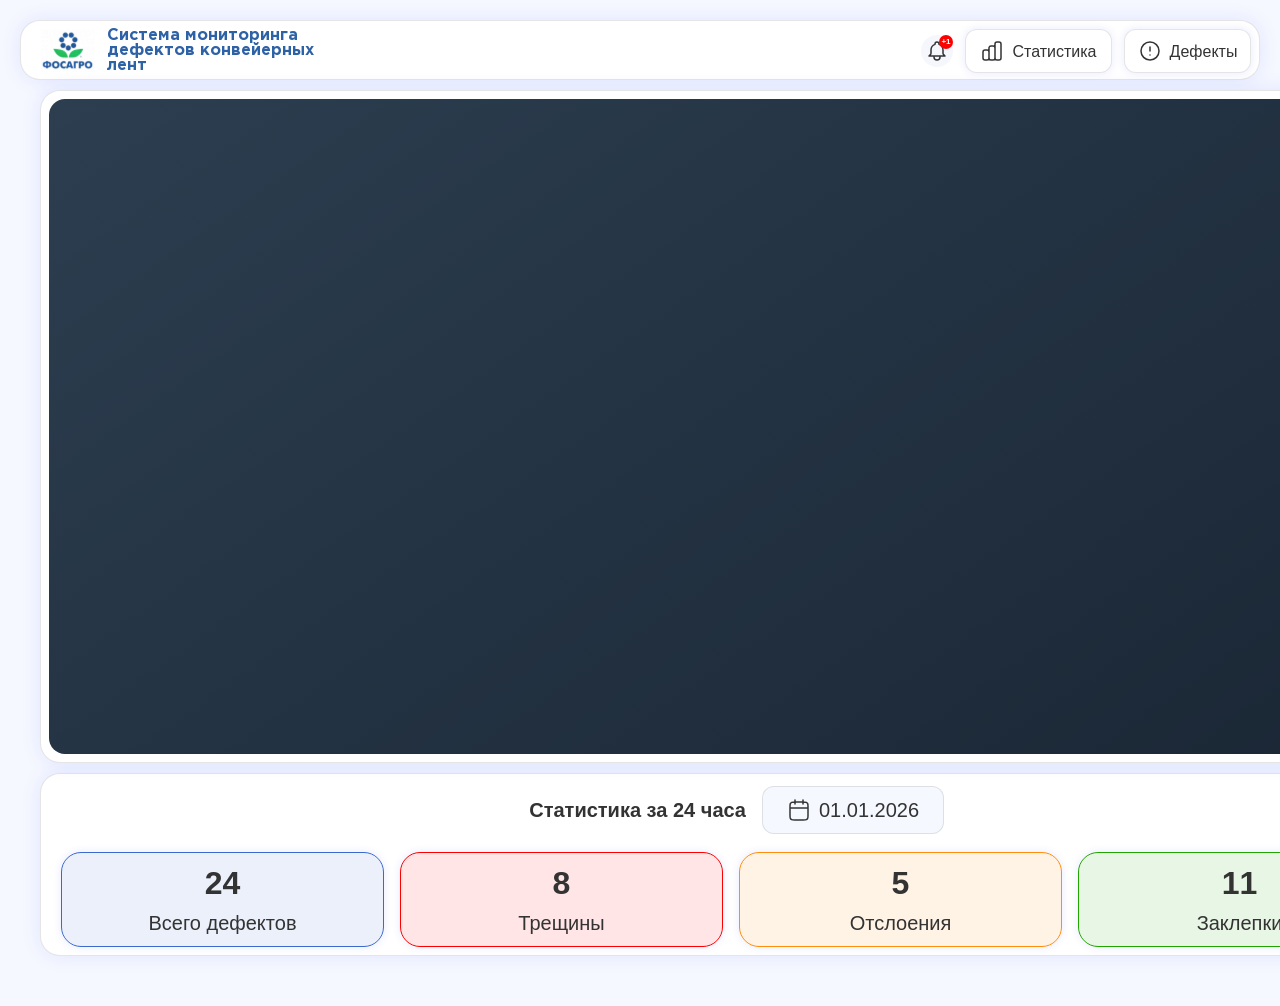
==== fronted/index.html @ 073e459b "refactoring notifications" ====
<!doctype html>
<html lang="en">
  <head>
    <meta charset="UTF-8" />
    <meta name="viewport" content="width=device-width, initial-scale=1.0" />
    <link rel="stylesheet" href="css/main.css" />
    <link rel="stylesheet" href="css/index.css" />

    <title>Мониторинг дефектов</title>
  </head>
  <body>
    <!-- Шапка -->
    <header class="header">
      <div class="header__container">
        <!-- Название системы слева -->
        <div class="header__logo-block">
          <img src="images/logo.svg" alt="Логотип" class="header__logo" />
          <div class="header__logo-text">
            Система мониторинга<br />дефектов конвейерных лент
          </div>
        </div>

        <div class="header__nav">
          <!-- Кнопка уведомлений -->
          <a href="#" class="header__notifications">
            <div class="header__icon-wrapper">
              <img
                src="images/bell-icon.svg"
                alt="Уведомления"
                class="header__icon"
              />
              <span class="header__badge">+1</span>
            </div>
          </a>

          <!-- Кнопка Статистика -->
          <a
            href="pages/statistics.html"
            class="header__button header__button--statistics"
          >
            <img
              src="images/statistics-icon.svg"
              alt=""
              class="header__button-icon"
            />
            <span class="header__button-text">Статистика</span>
          </a>

          <!-- Кнопка Дефекты -->
          <a href="pages/defects.html" class="header__button header__button--defects">
            <img
              src="images/defects-icon.svg"
              alt=""
              class="header__button-icon"
            />
            <span class="header__button-text">Дефекты</span>
          </a>
        </div>
      </div>
    </header>

    <!-- Основной контент -->
    <main class="main">
      <!-- Видеопоток -->
      <div class="video-frame">
        <div class="camera-frame"></div>
      </div>

      <!-- Статистика за 24 часа -->
      <div class="stats-frame">
        <!-- Верхняя строка -->
        <div class="stats-header">
          <h2 class="stats-header__title">Статистика за 24 часа</h2>
          <!-- Блок с датой -->
          <a href="#" class="stats-header__date-wrapper">
            <!-- Иконка календаря -->
            <img
              src="images/calendar-icon.svg"
              alt="Календарь"
              class="stats-header__date-icon"
            />
            <!-- Дата -->
            <span class="stats-header__date-text">01.01.2026</span>
          </a>
        </div>

        <!-- Здесь будут карточки статистики -->
        <div class="stats-grid">

          <!-- Всего дефектов -->
    <div class="stat-card stat-card--total">
      <span class="stat-card__value">24</span>
      <span class="stat-card__label">Всего дефектов</span>
    </div>
    
    <!-- Трещины -->
    <div class="stat-card stat-card--cracks">
      <span class="stat-card__value">8</span>
      <span class="stat-card__label">Трещины</span>
    </div>
    
    <!-- Отслоения -->
    <div class="stat-card stat-card--delamination">
      <span class="stat-card__value">5</span>
      <span class="stat-card__label">Отслоения</span>
    </div>
    
    <!-- Заклепки -->
    <div class="stat-card stat-card--rivets">
      <span class="stat-card__value">11</span>
      <span class="stat-card__label">Заклепки</span>
    </div>
        </div>
        
      </div>
    </main>
    <!-- ОКНО УВЕДОМЛЕНИЙ -->
    <div class="notifications-overlay" id="notificationsPanel">
      <div class="notifications-app">
        <div class="notifications-header">
          <div class="bell">
            <img src="../images/bell-icon.svg" alt="Bell" class="icon" />
            <span class="badge">+1</span>
          </div>

          <h1>Новые дефекты</h1>

          <a href="#" class="clear">Очистить все</a>
        </div>

        <div class="list">
          <div class="card">
            <div class="left">
              <div class="id">D-015</div>
              <div class="date">01.01.2026 <span>14:30:12</span></div>
            </div>

            <div class="center">
              <div class="status">Критичный</div>
              <div class="type">Отслоение</div>
            </div>

            <div class="arrow">
              <img src="../images/arrow.svg" alt="arrow" class="icon" />
            </div>
          </div>
        </div>
      </div>
    </div>
    <script src="pages/js/notifications.js"></script>
  </body>
</html>
---- fronted/css/main.css ----
/* ========== ПОДКЛЮЧЕНИЯ ========== */
@import url("abstracts/colors.css");

/* ========== ШРИФТЫ ========== */
@font-face {
  font-family: "Gotham Pro";
  src: url("../fonts/gothampro_bold.ttf") format("truetype");
  font-weight: 700;
  font-style: normal;
  font-display: swap;
}

@font-face {
  font-family: "Gotham Pro";
  src: url("../fonts/gothampro_regular.ttf") format("truetype");
  font-weight: 400;
  font-style: normal;
  font-display: swap;
}

/* ========== ОБНУЛЕНИЕ ========== */
* {
  margin: 0;
  padding: 0;
  box-sizing: border-box;
}

/* ========== БАЗОВЫЕ СТИЛИ ========== */
body {
  font-family: "Gotham Pro", "Segoe UI", Arial, sans-serif;
  background-color: var(--color-bg);
  min-height: 100vh;
  padding: 20px;
}

/* ========== ШАПКА ========== */
.header {
  max-width: 1420px;
  margin: 0 auto;
}

.header__container {
  display: flex;
  flex-direction: row;
  justify-content: space-between;
  align-items: center;
  padding: 8px 8px 8px 20px;
  gap: 10px;

  width: 1380px;
  height: 60px;

  background: var(--color-white);
  border: 1px solid var(--color-border);
  box-shadow: 0px 0px 20px rgba(29, 59, 255, 0.1);
  border-radius: 20px;

  margin: 0 auto;
}

/* ===== ЛЕВАЯ ЧАСТЬ ===== */
.header__logo-block {
  display: flex;
  flex-direction: row;
  align-items: center;
  padding: 0px;
  gap: 12px;

  width: 304px;
  height: 43px;

  flex: none;
  order: 0;
  flex-grow: 0;
}

.header__logo {
  width: 54px;
  height: 43px;

  flex: none;
  order: 0;
  flex-grow: 0;
}

.header__logo-text {
  width: 250px;
  height: 30px;

  font-family: "Gotham Pro", sans-serif;
  font-style: normal;
  font-weight: 700;
  font-size: 16px;
  line-height: 15px;
  color: var(--color-blue-dark);

  display: flex;
  flex-direction: column;
  justify-content: center;

  white-space: normal;
  word-break: break-word;

  flex: none;
  order: 1;
  flex-grow: 0;
}

/* ===== ПРАВАЯ ЧАСТЬ ===== */
.header__nav {
  display: flex;
  flex-direction: row;
  justify-content: flex-end;
  align-items: center;
  padding: 0px;
  gap: 12px;

  width: 330px;
  height: 44px;

  flex: none;
  order: 1;
  align-self: stretch;
  flex-grow: 0;
}

/* ===== КНОПКИ СТАТИСТИКА И ДЕФЕКТЫ ===== */

/* Базовые стили для всех кнопок */
.header__button {
  box-sizing: border-box;
  display: flex;
  flex-direction: row;
  justify-content: center;
  align-items: center;
  padding: 0px 12px;
  gap: 8px;

  height: 44px;

  background: var(--color-white);
  border: 1px solid rgba(0, 0, 0, 0.1);
  box-shadow: 0px 0px 8px rgba(29, 59, 255, 0.1);
  border-radius: 12px;

  text-decoration: none;
  transition: all 0.2s ease;

  font-family: "Inter", sans-serif;
  font-style: normal;
  font-weight: 400;
  font-size: 16px;
  line-height: 19px;
  color: var(--color-dark);
}

/* Кнопка СТАТИСТИКА */
.header__button--statistics {
  width: 147px;
  order: 1;
}

/* Кнопка ДЕФЕКТЫ */
.header__button--defects {
  width: 127px;
  order: 2;
}
/* Кнопка ГЛАВНАЯ До */
.header__button--home-before {
  width: 120px;
  order: 1;
}

/* Кнопка ГЛАВНАЯ ПОСЛЕ*/
.header__button--home-after {
  width: 120px;
  order: 3;
}

/* Иконка внутри кнопки - принудительно 24x24 */
.header__button-icon {
  width: 24px !important;
  height: 24px !important;
  min-width: 24px;
  max-width: 24px;
  object-fit: contain; /* Сохраняет пропорции */
}

/* ===== СМЕНА ИКОНОК ПРИ НАВЕДЕНИИ ===== */

/* Для кнопки СТАТИСТИКА */
.header__button--statistics:hover .header__button-icon {
  content: url("../images/statistics-icon-active.svg");
  width: 24px;
  height: 24px;
}
/* Для кнопки ГЛАВНАЯ */
.header__button--home-before:hover .header__button-icon {
  content: url("../images/home-icon-active.svg");
  width: 24px;
  height: 24px;
}

.header__button--home-after:hover .header__button-icon {
  content: url("../images/home-icon-active.svg");
  width: 24px;
  height: 24px;
}

/* Для кнопки ДЕФЕКТЫ */
.header__button--defects:hover .header__button-icon {
  content: url("../images/defects-icon-active.svg");
  width: 24px;
  height: 24px;
}

/* ===== ЭФФЕКТЫ ПРИ НАВЕДЕНИИ ===== */
.header__button:hover {
  background: var(--color-white);
  border-color: var(--color-blue);
  box-shadow: 0px 0px 12px rgba(59, 106, 207, 0.2);
}

.header__button:hover .header__button-text {
  color: var(--color-blue);
}

/* Убираем изменение цвета через stroke, так как используем content!!!!!!!! */
.header__button-icon path,
.header__button-icon circle {
  transition: none;
}

/* Эффект нажатия */
.header__button:active {
  transform: scale(0.98);
}

/* ===== КОЛОКОЛЬЧИК ===== */

/* Контейнер колокольчика */
.header__notifications {
  display: flex;
  flex-direction: row;
  justify-content: center;
  align-items: center;
  padding: 0px;
  gap: 10px;

  width: 32px;
  height: 32px;

  background: var(--color-notification-bg);
  border-radius: 50px;
  border: none;
  cursor: pointer;
  text-decoration: none;

  flex: none;
  order: 0;
  flex-grow: 0;
  transition: background 0.2s ease;
}

.header__notifications:hover {
  background: rgba(59, 106, 207, 0.15);
}

.header__notifications:active {
  transform: scale(0.95);
}

.header__icon-wrapper {
  position: relative;
  width: 24px;
  height: 24px;
}

/* Иконка колокольчика */
.header__icon {
  width: 24px;
  height: 24px;
  display: block;
}

/* Смена иконки при наведении */
.header__notifications:hover .header__icon {
  content: url("../images/bell-icon-active.svg");
  width: 24px;
  height: 24px;
}

/* Красный бейдж */
.header__badge {
  position: absolute;
  width: 14px;
  height: 14px;
  right: -4px;
  top: -4px;

  background: var(--color-crack);
  border-radius: 50%;

  display: flex;
  align-items: center;
  justify-content: center;

  font-family: "Inter", sans-serif;
  font-weight: 700;
  font-size: 8px;
  line-height: 10px;
  color: var(--color-white);

  z-index: 1;
}

/* ===== АДАПТИВНОСТЬ ===== */
@media (max-width: 1440px) {
  .header__container {
    width: 100%;
    max-width: 1380px;
  }
}

@media (max-width: 1024px) {
  .header__logo-text {
    /* Убираем font-size: 14px */
    width: auto;
    min-width: 200px;
  }

  .header__logo-block {
    width: auto;
    min-width: 280px;
  }
}

@media (max-width: 768px) {
  body {
    padding: 10px;
  }

  .header__container {
    height: auto;
    min-height: 60px;
    padding: 8px 12px;
    flex-wrap: wrap;
    gap: 15px;
  }

  .header__logo-block {
    height: auto;
  }

  .header__logo {
    width: 44px;
    height: 35px;
  }

  .header__logo-text {
    /* Убираем font-size: 13px */
    line-height: 14px;
    height: auto;
    white-space: normal;
  }

  .header__nav {
    flex-wrap: wrap;
    justify-content: flex-end;
    width: 100%;
  }
}

@media (max-width: 480px) {
  .header__container {
    flex-direction: column;
    align-items: flex-start;
  }

  .header__logo-block {
    width: 100%;
    justify-content: flex-start;
  }

  .header__nav {
    width: 100%;
    justify-content: space-between;
  }

  .header__button {
    padding: 8px 12px;
    /* Убираем font-size: 13px */
  }
}
/* ===== ПАНЕЛЬ УВЕДОМЛЕНИЙ ===== */

/* Оверлей - занимает всю правую часть */
.notifications-overlay {
    position: fixed;
    top: 0;
    right: 0;
    width: 100%;
    height: 100%;
    background: rgba(0, 0, 0, 0.25);
    display: flex;
    justify-content: flex-end;
    align-items: flex-start;
    z-index: 2000;

    opacity: 0;
    visibility: hidden;
    transition: opacity 0.3s ease, visibility 0.3s ease;
}

.notifications-overlay.active {
    opacity: 1;
    visibility: visible;
}

/* Сама панель уведомлений */
.notifications-app {
    width: 400px;
    height: 600px;
    background: #ffffff;
    border: 1px solid rgba(0, 0, 0, 0.1);
    border-radius: 20px 0 0 20px; /* Скругление слева */
    padding: 20px 16px;
    box-shadow: -4px 0 20px rgba(29, 59, 255, 0.15);

    /* Позиция сверху справа - без отступа */
    margin-top: 80px;
    margin-right: 0; /* Убираем отступ справа */
    
    position: relative;
}

/* Заголовок */
.notifications-header {
    display: flex;
    align-items: center;
    justify-content: space-between;
    width: 100%;
    height: 32px;
    margin-bottom: 20px;
    position: relative;
    z-index: 10;
}

/* Колокольчик */
.bell {
    position: relative;
    width: 32px;
    height: 32px;
    display: flex;
    align-items: center;
    justify-content: center;
    background: rgba(59, 106, 207, 0.05);
    border-radius: 50%;
    flex-shrink: 0;
    z-index: 12;
}

.bell .icon {
    width: 24px;
    height: 24px;
}

/* Бейдж */
.badge {
    position: absolute;
    top: -2px;
    right: -2px;
    width: 14px;
    height: 14px;
    background: #ff0000;
    color: #ffffff;
    border-radius: 50%;
    display: flex;
    align-items: center;
    justify-content: center;
    font-size: 8px;
    font-weight: bold;
    line-height: 10px;
}

/* Заголовок "Новые дефекты" */
.notifications-header h1 {
    font-family: "Inter", sans-serif;
    font-size: 18px;
    font-weight: 600;
    color: #333333;
    margin: 0;
    position: absolute;
    left: 50%;
    transform: translateX(-50%);
    white-space: nowrap;
    text-align: center;
    z-index: 11;
}

/* Кнопка "Очистить все" */
.clear {
    color: #3b6acf;
    font-family: "Inter", sans-serif;
    font-size: 14px;
    font-weight: 400;
    text-decoration: underline;
    cursor: pointer;
    flex-shrink: 0;
    white-space: nowrap;
    z-index: 12;
    margin-left: auto;
}

.clear:hover {
    color: #2a4fa8;
}

/* Список уведомлений */
.list {
    display: flex;
    flex-direction: column;
    width: 100%;
    height: calc(100% - 52px);
    gap: 8px;
    overflow-y: auto;
    padding-right: 4px;
    padding-left: 2px;
    position: relative;
    z-index: 1;
}

/* Карточка уведомления */
.card {
    box-sizing: border-box;
    display: flex;
    flex-direction: row;
    justify-content: space-between;
    align-items: center;
    padding: 8px 12px;
    gap: 10px;
    
    width: 100%;
    min-height: 56px;
    
    background: rgba(59, 106, 207, 0.05);
    border: 1px solid rgba(51, 51, 51, 0.1);
    border-radius: 16px;
    
    transition: background 0.2s ease, border-color 0.2s ease, box-shadow 0.2s ease; /* Убираем transform из transition */
    
    position: relative;
    z-index: 2;
}

.card:hover {
    background: rgba(59, 106, 207, 0.08);
    border-color: rgba(59, 106, 207, 0.3);
    box-shadow: 2px 2px 8px rgba(29, 59, 255, 0.1);
    /* Убираем transform: translateX(-4px) */
}

/* Внутренний контейнер для левой части и центра */
.card-content {
    display: flex;
    flex-direction: row;
    align-items: center;
    padding: 0px;
    gap: 20px;
    width: 239px;
    height: 40px;
    flex: none;
    order: 0;
    flex-grow: 0;
}

/* Левая часть с ID и датой */
.left {
    display: flex;
    flex-direction: column;
    justify-content: center;
    align-items: flex-start;
    padding: 0px;
    gap: 4px;
    width: 131px;
    height: 40px;
    flex: none;
    order: 0;
    flex-grow: 0;
}

.id {
    width: 47px;
    height: 19px;
    font-family: 'Inter', sans-serif;
    font-style: normal;
    font-weight: 400;
    font-size: 16px;
    line-height: 19px;
    color: #333333;
    flex: none;
    order: 0;
    flex-grow: 0;
}

.notification-date {
    width: 131px;
    height: 17px;
    font-family: 'Inter', sans-serif;
    font-style: normal;
    font-weight: 400;
    font-size: 14px;
    line-height: 17px;
    color: rgba(51, 51, 51, 0.5);
    flex: none;
    order: 1;
    flex-grow: 0;
    white-space: nowrap;
}

.notification-date span {
    color: #333333;
}

/* Центральная часть со статусом и типом */
.center {
    display: flex;
    flex-direction: column;
    justify-content: center;
    align-items: flex-start;
    padding: 0px;
    gap: 4px;
    width: 88px;
    height: 40px;
    flex: none;
    order: 1;
    flex-grow: 0;
}

.status {
    width: 88px;
    height: 19px;
    font-family: 'Inter', sans-serif;
    font-style: normal;
    font-weight: 400;
    font-size: 16px;
    line-height: 19px;
    text-align: center;
    color: #FF0000;
    flex: none;
    order: 0;
    flex-grow: 0;
    white-space: nowrap;
}

.type {
    width: 75px;
    height: 17px;
    font-family: 'Inter', sans-serif;
    font-style: normal;
    font-weight: 400;
    font-size: 14px;
    line-height: 17px;
    color: #333333;
    flex: none;
    order: 1;
    flex-grow: 0;
    white-space: nowrap;
}

/* Стрелка */
.arrow {
    display: flex;
    flex-direction: row;
    justify-content: center;
    align-items: center;
    padding: 0px;
    gap: 10px;
    width: 32px;
    height: 32px;
    border-radius: 50px;
    flex: none;
    order: 1;
    flex-grow: 0;
    cursor: pointer;
    transition: background 0.2s ease;
}

.arrow:hover {
    background: rgba(59, 106, 207, 0.1);
}

.arrow .icon {
    width: 24px;
    height: 24px;
}

/* Скроллбар для списка */
.list::-webkit-scrollbar {
    width: 4px;
}

.list::-webkit-scrollbar-track {
    background: rgba(0, 0, 0, 0.05);
    border-radius: 4px;
}

.list::-webkit-scrollbar-thumb {
    background: rgba(59, 106, 207, 0.3);
    border-radius: 4px;
}

.list::-webkit-scrollbar-thumb:hover {
    background: rgba(59, 106, 207, 0.5);
}
---- fronted/css/index.css ----
@import url("abstracts/colors.css");

/* ========== ОСНОВНОЙ КОНТЕЙНЕР ========== */
.main {
  max-width: 1420px;
  margin: 30px auto;
  padding: 0 20px;
  display: flex;
  flex-direction: column;
  gap: 10px;
  margin-top: 10px;
}

/* ========== VIDEO FRAME  ========== */
.video-frame {
  box-sizing: border-box;
  display: flex;
  flex-direction: column;
  align-items: flex-start;
  padding: 8px;
  gap: 16px;
  width: 1380px;
  height: 673px;
  background: #ffffff;
  border: 1px solid var(--color-border);
  box-shadow: 0px 0px 20px rgba(29, 59, 255, 0.1);
  border-radius: 20px;
  flex: none;
  order: 0;
  flex-grow: 0;
  position: relative;
}

.camera-frame {
  width: 1364px;
  height: 657px;
  background: linear-gradient(145deg, #2c3e50, #1a2634);
  border-radius: 16px;
  display: flex;
  align-items: center;
  justify-content: center;
}

/* ========== STATS FRAME ========== */
.stats-frame {
  box-sizing: border-box;
  display: flex;
  flex-direction: column;
  align-items: center;
  padding: 8px 20px;
  gap: 14px;
  width: 1380px;
  height: 183px;
  background: #ffffff;
  border: 1px solid rgba(0, 0, 0, 0.1);
  box-shadow: 0px 0px 20px rgba(29, 59, 255, 0.1);
  border-radius: 20px;
  flex: none;
  order: 1;
  flex-grow: 0;
}

.stats-header {
  display: flex;
  flex-direction: row;
  justify-content: center;
  align-items: center;
  padding: 4px 0px;
  gap: 16px;
  width: 1340px;
  height: 56px;
  flex: none;
  order: 0;
  align-self: stretch;
  flex-grow: 0;
}

.stats-header__title {
  width: 228px;
  height: 24px;
  font-family: "Inter", sans-serif;
  font-style: bold;
  font-weight: 700;
  font-size: 20px;
  line-height: 24px;
  text-align: right;
  color: var(--color-dark);
  flex: none;
  order: 0;
  flex-grow: 0;
  margin: 0;
}

/* Стили для кнопки-триггера календаря */
.stats-header__date-wrapper {
  display: flex;
  flex-direction: row;
  align-items: center;
  justify-content: center;
  padding: 12px 24px;
  gap: 8px;
  width: 182px;
  height: 48px;
  background: var(--color-bg);
  border: 1px solid var(--color-border);
  border-radius: 12px;
  cursor: pointer;
  text-decoration: none;
  transition: all 0.2s;
  box-sizing: border-box;
}

.stats-header__date-wrapper:hover {
  background: #eaebef;
}

.stats-header__date-icon {
  width: 24px;
  height: 24px;
}

.stats-header__date-text {
  font-family: "Inter", sans-serif;
  font-weight: 400;
  font-size: 20px;
  line-height: 24px;
  color: var(--color-dark);
  text-align: right;
}

/* ===== СЕТКА КАРТОЧЕК ===== */
.stats-grid {
  display: flex;
  flex-direction: row;
  align-items: flex-start;
  padding: 0px;
  gap: 16px;
  width: 1340px;
  height: 95px;
  flex: none;
  order: 1;
  align-self: stretch;
  flex-grow: 0;
}

/* ===== КАРТОЧКА СТАТИСТИКИ ===== */
.stat-card {
  box-sizing: border-box;
  display: flex;
  flex-direction: column;
  justify-content: center;
  align-items: center;
  padding: 12px 8px;
  gap: 8px;
  width: 323px;
  height: 95px;
  background: rgba(59, 106, 207, 0.1);
  border: 1px solid #3b6acf;
  box-shadow: 0px 0px 8px rgba(29, 59, 255, 0.1);
  border-radius: 20px;
  flex: none;
  flex-grow: 1;
}

.stat-card__value {
  font-family: "Inter", sans-serif;
  font-style: normal;
  font-weight: 700;
  font-size: 32px;
  line-height: 39px;
  text-align: right;
  color: #333333;
  flex: none;
  order: 0;
  flex-grow: 0;
}

.stat-card__label {
  font-family: "Inter", sans-serif;
  font-style: normal;
  font-weight: 400;
  font-size: 20px;
  line-height: 24px;
  text-align: right;
  color: #333333;
  flex: none;
  order: 1;
  flex-grow: 0;
}

/* ===== МОДИФИКАТОРЫ ДЛЯ РАЗНЫХ ТИПОВ ===== */
.stat-card--total {
  background: rgba(59, 106, 207, 0.1);
  border-color: #3b6acf;
}

.stat-card--cracks {
  background: rgba(255, 0, 0, 0.1);
  border-color: #ff0000;
}

.stat-card--delamination {
  background: rgba(255, 142, 12, 0.1);
  border-color: #ff8e0c;
}

.stat-card--rivets {
  background: rgba(33, 166, 0, 0.1);
  border-color: #21a600;
}

/* ========== КАЛЕНДАРЬ ========== */

.calendar-overlay {
  position: fixed;
  top: 0;
  left: 0;
  width: 100%;
  height: 100%;
  background: rgba(0, 0, 0, 0.25);
  display: flex;
  justify-content: center;
  align-items: flex-start;
  z-index: 1000;

  opacity: 0;
  visibility: hidden;
  transition:
    opacity 0.3s ease,
    visibility 0.3s ease;
}

.calendar-overlay.active {
  opacity: 1;
  visibility: visible;
}

.calendar-modal__container {
  position: absolute;
  width: 356px;
  height: 399px;
  background: #ffffff;
  border-radius: 12px;
  padding: 20px;
  box-shadow: 0 4px 20px rgba(0, 0, 0, 0.15);
  box-sizing: border-box;

  top: 0;
  left: 0;

  pointer-events: auto;
}

.calendar-header {
  display: flex;
  align-items: center;
  justify-content: space-between;
  margin-bottom: 16px;
}

.calendar-header__month-year {
  font-family: "Inter", sans-serif;
  font-weight: 600;
  font-size: 16px;
  color: #333333;
}

.calendar-header__arrow {
  width: 32px;
  height: 32px;
  display: flex;
  align-items: center;
  justify-content: center;
  background: #f6f8ff;
  border: 1px solid rgba(0, 0, 0, 0.1);
  border-radius: 8px;
  cursor: pointer;
  transition: all 0.2s;
}

.calendar-header__arrow:hover {
  background: #3b6acf;
}

.calendar-header__arrow:hover svg path {
  stroke: #ffffff;
}

.calendar-divider {
  width: 100%;
  height: 1px;
  background: #eaebef;
  margin-bottom: 16px;
}

.calendar-weekdays {
  display: grid;
  grid-template-columns: repeat(7, 1fr);
  gap: 4px;
  margin-bottom: 8px;
}

.calendar-weekday {
  font-family: "Inter", sans-serif;
  font-weight: 500;
  font-size: 12px;
  color: #747887;
  text-align: center;
  height: 28px;
  display: flex;
  align-items: center;
  justify-content: center;
}

.calendar-days {
  display: grid;
  grid-template-columns: repeat(7, 1fr);
  gap: 4px;
}

.calendar-day {
  width: 40px;
  height: 40px;
  display: flex;
  align-items: center;
  justify-content: center;
  font-family: "Inter", sans-serif;
  font-weight: 600;
  font-size: 14px;
  border-radius: 20px;
  cursor: pointer;
  transition: all 0.2s;
  margin: 0 auto;
  box-sizing: border-box;
}

.calendar-day:hover {
  background: #e0e5f5; /* Более темный оттенок */
  border-radius: 60px; /* Круглая форма как у выбранной даты */
  transition: all 0.2 s ease;
}

/* Выбранная дата - синий круг с белым текстом */
.calendar-day.selected {
  background: #3b6acf;
  border-radius: 60px;
  color: #ffffff !important; /* Принудительно белый текст */
}

/* Даты текущего месяца */
.calendar-day.current-month {
  color: #333333;
}

/* Даты других месяцев */
.calendar-day.other-month {
  color: #b1b5bd;
}

/* Убираем возможные конфликты */
.calendar-day.selected.current-month,
.calendar-day.selected.other-month {
  color: #ffffff !important;
}

/* ===== КНОПКА ОТКАЛИБРОВАТЬ ===== */
.header__calibrate-btn {
  display: flex;
  flex-direction: row;
  justify-content: center;
  align-items: center;
  padding: 0px;
  gap: 10px;
  width: 126px;
  height: 44px;
  background: transparent;
  border: none;
  cursor: pointer;
  flex: none;
  order: 0;
  align-self: stretch;
  flex-grow: 0;
}

.header__calibrate-text {
  width: 126px;
  height: 19px;
  font-family: "Inter", sans-serif;
  font-style: normal;
  font-weight: 700;
  font-size: 16px;
  line-height: 19px;
  text-align: center;
  text-decoration-line: underline;
  color: #3b6acf;
}

.header__calibrate-btn:hover .header__calibrate-text {
  color: var(--color-dark);
}

/* ===== МОДАЛЬНОЕ ОКНО КАЛИБРОВКИ ===== */
.calibrate-overlay {
  position: fixed;
  top: 0;
  left: 0;
  width: 100%;
  height: 100%;
  background: rgba(0, 0, 0, 0.25);
  display: flex;
  justify-content: center;
  align-items: center;
  z-index: 1000;
  opacity: 0;
  visibility: hidden;
  transition:
    opacity 0.3s ease,
    visibility 0.3s ease;
}

.calibrate-overlay.active {
  opacity: 1;
  visibility: visible;
}

.calibrate-modal {
  box-sizing: border-box;
  display: flex;
  flex-direction: column;
  align-items: center;
  padding: 30px;
  gap: 20px;
  width: 470px;
  height: 187px;
  background: #ffffff;
  border: 1px solid rgba(0, 0, 0, 0.1);
  box-shadow: 0px 0px 8px rgba(29, 59, 255, 0.1);
  border-radius: 12px;
}

.calibrate-modal__content {
  display: flex;
  flex-direction: column;
  align-items: flex-start;
  padding: 0px;
  gap: 20px;
  width: 410px;
  height: 63px;
  flex: none;
  order: 0;
  flex-grow: 0;
}

.calibrate-modal__title {
  width: 410px;
  height: 24px;
  font-family: "Inter", sans-serif;
  font-style: normal;
  font-weight: 700;
  font-size: 20px;
  line-height: 24px;
  text-align: center;
  color: #333333;
  margin: 0;
  flex: none;
  order: 0;
  align-self: stretch;
  flex-grow: 0;
}

.calibrate-modal__subtitle {
  width: 412px;
  height: 19px;
  font-family: "Inter", sans-serif;
  font-style: normal;
  font-weight: 500;
  font-size: 16px;
  line-height: 19px;
  text-align: center;
  color: #333333;
  margin: 0;
  flex: none;
  order: 1;
  flex-grow: 0;
}

.calibrate-modal__defect-id {
  font-family: "Inter", sans-serif;
  font-style: normal;
  font-weight: 700;
  font-size: 16px;
  line-height: 19px;
  color: #333333;
}

.calibrate-modal__actions {
  display: flex;
  flex-direction: row;
  align-items: flex-start;
  padding: 0px;
  gap: 10px;
  width: 400px;
  height: 44px;
  flex: none;
  order: 1;
  flex-grow: 0;
}

.calibrate-modal__btn {
  display: flex;
  flex-direction: row;
  justify-content: center;
  align-items: center;
  padding: 10px 70px;
  gap: 10px;
  width: 195px;
  height: 44px;
  border-radius: 12px;
  font-family: "Inter", sans-serif;
  font-style: normal;
  font-weight: 700;
  font-size: 16px;
  line-height: 19px;
  text-align: center;
  cursor: pointer;
  transition: all 0.2s ease;
  flex: 1;
}

.calibrate-modal__btn--cancel {
  background: #ffffff;
  border: 1px solid rgba(0, 0, 0, 0.1);
  box-shadow: 0px 0px 20px rgba(29, 59, 255, 0.1);
  color: #333333;
}

.calibrate-modal__btn--cancel:hover {
  background: #f6f8ff;
}

.calibrate-modal__btn--confirm {
  background: #3b6acf;
  border: none;
  color: #ffffff;
}

.calibrate-modal__btn--confirm:hover {
  background: #2a4fa8;
}
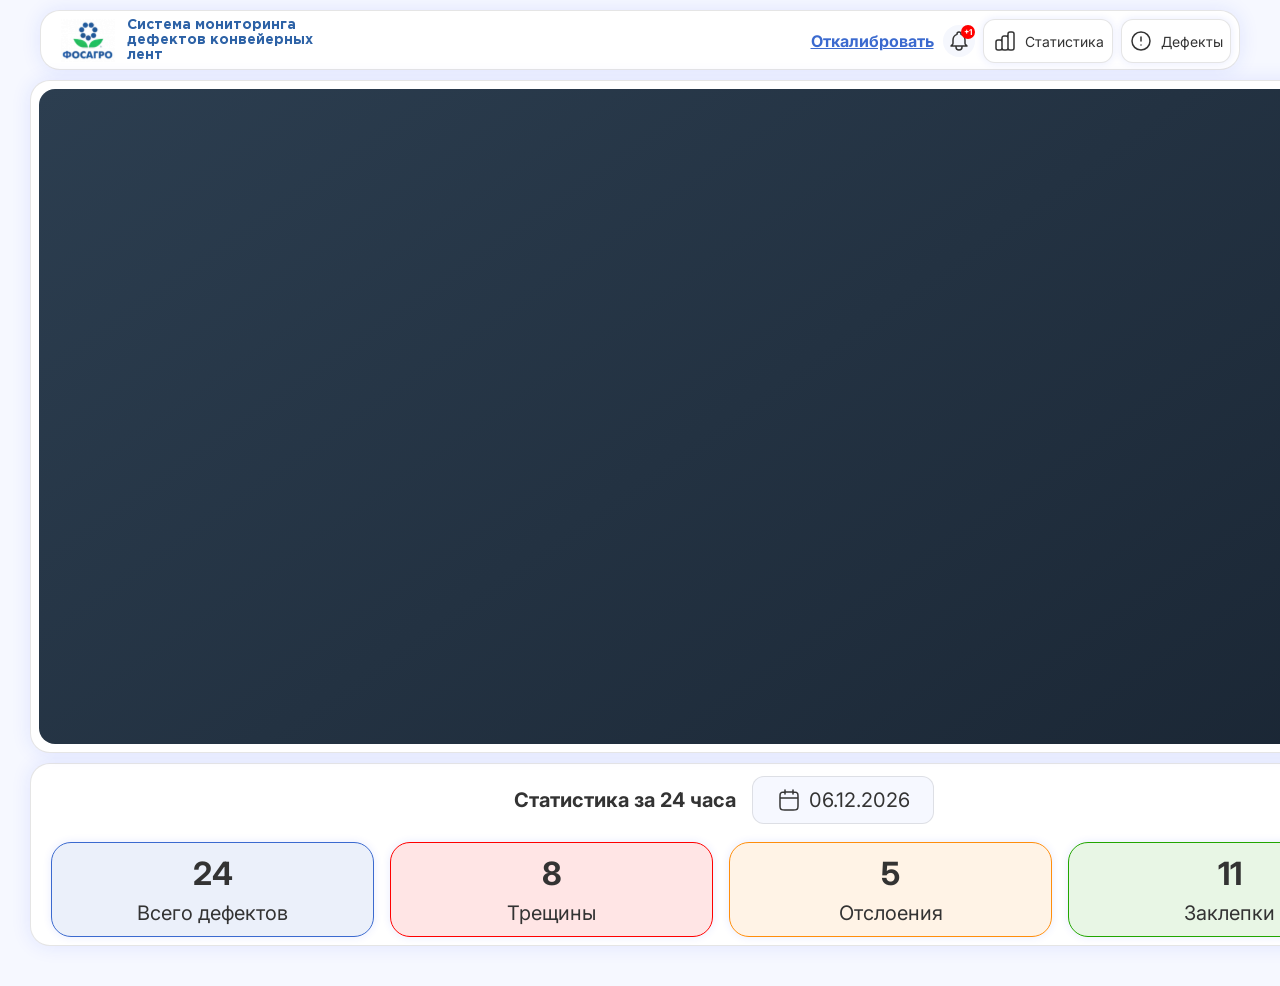
==== commit d94d4598: "Merge pull request #6 from MaxStar133/defects-page add detections modal" ====
--- a/fronted/index.html
+++ b/fronted/index.html
@@ -5,6 +5,12 @@
     <meta name="viewport" content="width=device-width, initial-scale=1.0" />
     <link rel="stylesheet" href="css/main.css" />
     <link rel="stylesheet" href="css/index.css" />
+    <link rel="preconnect" href="https://fonts.googleapis.com" />
+    <link rel="preconnect" href="https://fonts.gstatic.com" crossorigin />
+    <link
+      href="https://fonts.googleapis.com/css2?family=Inter:wght@400;500;600;700&display=swap"
+      rel="stylesheet"
+    />
 
     <title>Мониторинг дефектов</title>
   </head>
@@ -21,6 +27,11 @@
         </div>
 
         <div class="header__nav">
+          <!-- Кнопка Откалибровать (новая) -->
+          <button class="header__calibrate-btn" id="calibrate-btn">
+            <span class="header__calibrate-text">Откалибровать</span>
+          </button>
+
           <!-- Кнопка уведомлений -->
           <a href="#" class="header__notifications">
             <div class="header__icon-wrapper">
@@ -47,7 +58,10 @@
           </a>
 
           <!-- Кнопка Дефекты -->
-          <a href="pages/defects.html" class="header__button header__button--defects">
+          <a
+            href="pages/defects.html"
+            class="header__button header__button--defects"
+          >
             <img
               src="images/defects-icon.svg"
               alt=""
@@ -72,7 +86,7 @@
         <div class="stats-header">
           <h2 class="stats-header__title">Статистика за 24 часа</h2>
           <!-- Блок с датой -->
-          <a href="#" class="stats-header__date-wrapper">
+          <button class="stats-header__date-wrapper" id="date-trigger">
             <!-- Иконка календаря -->
             <img
               src="images/calendar-icon.svg"
@@ -80,73 +94,117 @@
               class="stats-header__date-icon"
             />
             <!-- Дата -->
-            <span class="stats-header__date-text">01.01.2026</span>
-          </a>
-        </div>
-
-        <!-- Здесь будут карточки статистики -->
+            <span class="stats-header__date-text" id="selected-date"></span>
+          </button>
+        </div>
+
+        <!-- Карточки статистики -->
         <div class="stats-grid">
-
           <!-- Всего дефектов -->
-    <div class="stat-card stat-card--total">
-      <span class="stat-card__value">24</span>
-      <span class="stat-card__label">Всего дефектов</span>
+          <div class="stat-card stat-card--total">
+            <span class="stat-card__value">24</span>
+            <span class="stat-card__label">Всего дефектов</span>
+          </div>
+
+          <!-- Трещины -->
+          <div class="stat-card stat-card--cracks">
+            <span class="stat-card__value">8</span>
+            <span class="stat-card__label">Трещины</span>
+          </div>
+
+          <!-- Отслоения -->
+          <div class="stat-card stat-card--delamination">
+            <span class="stat-card__value">5</span>
+            <span class="stat-card__label">Отслоения</span>
+          </div>
+
+          <!-- Заклепки -->
+          <div class="stat-card stat-card--rivets">
+            <span class="stat-card__value">11</span>
+            <span class="stat-card__label">Заклепки</span>
+          </div>
+        </div>
+      </div>
+    </main>
+
+    <!-- Модальное окно календаря -->
+    <div class="calendar-overlay" id="calendar-modal">
+      <div class="calendar-modal__container">
+        <!-- Заголовок с месяцем и годом + стрелки -->
+        <div class="calendar-header">
+          <button class="calendar-header__arrow" id="prev-month">
+            <svg width="18" height="18" viewBox="0 0 18 18" fill="none">
+              <path
+                d="M11.25 13.5L6.75 9L11.25 4.5"
+                stroke="#333333"
+                stroke-width="1.5"
+                stroke-linecap="round"
+                stroke-linejoin="round"
+              />
+            </svg>
+          </button>
+          <span class="calendar-header__month-year" id="current-month-year"
+            >Январь 2026</span
+          >
+          <button class="calendar-header__arrow" id="next-month">
+            <svg width="18" height="18" viewBox="0 0 18 18" fill="none">
+              <path
+                d="M6.75 13.5L11.25 9L6.75 4.5"
+                stroke="#333333"
+                stroke-width="1.5"
+                stroke-linecap="round"
+                stroke-linejoin="round"
+              />
+            </svg>
+          </button>
+        </div>
+
+        <!-- Разделительная линия -->
+        <div class="calendar-divider"></div>
+
+        <!-- Дни недели -->
+        <div class="calendar-weekdays">
+          <span class="calendar-weekday">ПН</span>
+          <span class="calendar-weekday">ВТ</span>
+          <span class="calendar-weekday">СР</span>
+          <span class="calendar-weekday">ЧТ</span>
+          <span class="calendar-weekday">ПТ</span>
+          <span class="calendar-weekday">СБ</span>
+          <span class="calendar-weekday">ВС</span>
+        </div>
+
+        <!-- Сетка дней (заполняется через JS) -->
+        <div class="calendar-days" id="calendar-days"></div>
+      </div>
     </div>
-    
-    <!-- Трещины -->
-    <div class="stat-card stat-card--cracks">
-      <span class="stat-card__value">8</span>
-      <span class="stat-card__label">Трещины</span>
+
+    <!-- Модальное окно калибровки -->
+    <div class="calibrate-overlay" id="calibrate-modal">
+      <div class="calibrate-modal">
+        <div class="calibrate-modal__content">
+          <h3 class="calibrate-modal__title">Калибровка координат</h3>
+          <p class="calibrate-modal__subtitle">
+            Координаты будут откалиброваны начиная с
+            <span class="calibrate-modal__defect-id">D-015</span>
+          </p>
+        </div>
+        <div class="calibrate-modal__actions">
+          <button
+            class="calibrate-modal__btn calibrate-modal__btn--cancel"
+            id="calibrate-cancel"
+          >
+            Отменить
+          </button>
+          <button
+            class="calibrate-modal__btn calibrate-modal__btn--confirm"
+            id="calibrate-confirm"
+          >
+            Подтвердить
+          </button>
+        </div>
+      </div>
     </div>
-    
-    <!-- Отслоения -->
-    <div class="stat-card stat-card--delamination">
-      <span class="stat-card__value">5</span>
-      <span class="stat-card__label">Отслоения</span>
-    </div>
-    
-    <!-- Заклепки -->
-    <div class="stat-card stat-card--rivets">
-      <span class="stat-card__value">11</span>
-      <span class="stat-card__label">Заклепки</span>
-    </div>
-        </div>
-        
-      </div>
-    </main>
-    <!-- ОКНО УВЕДОМЛЕНИЙ -->
-    <div class="notifications-overlay" id="notificationsPanel">
-      <div class="notifications-app">
-        <div class="notifications-header">
-          <div class="bell">
-            <img src="../images/bell-icon.svg" alt="Bell" class="icon" />
-            <span class="badge">+1</span>
-          </div>
-
-          <h1>Новые дефекты</h1>
-
-          <a href="#" class="clear">Очистить все</a>
-        </div>
-
-        <div class="list">
-          <div class="card">
-            <div class="left">
-              <div class="id">D-015</div>
-              <div class="date">01.01.2026 <span>14:30:12</span></div>
-            </div>
-
-            <div class="center">
-              <div class="status">Критичный</div>
-              <div class="type">Отслоение</div>
-            </div>
-
-            <div class="arrow">
-              <img src="../images/arrow.svg" alt="arrow" class="icon" />
-            </div>
-          </div>
-        </div>
-      </div>
-    </div>
-    <script src="pages/js/notifications.js"></script>
+
+    <script src="js/index.js"></script>
   </body>
 </html>
--- a/fronted/css/main.css
+++ b/fronted/css/main.css
@@ -1,716 +1,468 @@
 /* ========== ПОДКЛЮЧЕНИЯ ========== */
-@import url("abstracts/colors.css");
+@import url('abstracts/colors.css');
 
 /* ========== ШРИФТЫ ========== */
 @font-face {
-  font-family: "Gotham Pro";
-  src: url("../fonts/gothampro_bold.ttf") format("truetype");
-  font-weight: 700;
-  font-style: normal;
-  font-display: swap;
+    font-family: 'Gotham Pro';
+    src: url('../fonts/gothampro_bold.ttf') format('truetype');
+    font-weight: 700;
+    font-style: normal;
+    font-display: swap;
 }
 
 @font-face {
-  font-family: "Gotham Pro";
-  src: url("../fonts/gothampro_regular.ttf") format("truetype");
-  font-weight: 400;
-  font-style: normal;
-  font-display: swap;
+    font-family: 'Gotham Pro';
+    src: url('../fonts/gothampro_regular.ttf') format('truetype');
+    font-weight: 400;
+    font-style: normal;
+    font-display: swap;
 }
 
 /* ========== ОБНУЛЕНИЕ ========== */
 * {
-  margin: 0;
-  padding: 0;
-  box-sizing: border-box;
+    margin: 0;
+    padding: 0;
+    box-sizing: border-box;
 }
 
 /* ========== БАЗОВЫЕ СТИЛИ ========== */
 body {
-  font-family: "Gotham Pro", "Segoe UI", Arial, sans-serif;
-  background-color: var(--color-bg);
-  min-height: 100vh;
-  padding: 20px;
+    font-family: 'Gotham Pro', 'Segoe UI', Arial, sans-serif;
+    background-color: var(--color-bg);
+    min-height: 100vh;
+    padding: 10px;
 }
 
 /* ========== ШАПКА ========== */
 .header {
-  max-width: 1420px;
-  margin: 0 auto;
+    max-width: 1420px;
+    margin: 0 auto;
 }
 
 .header__container {
-  display: flex;
-  flex-direction: row;
-  justify-content: space-between;
-  align-items: center;
-  padding: 8px 8px 8px 20px;
-  gap: 10px;
-
-  width: 1380px;
-  height: 60px;
-
-  background: var(--color-white);
-  border: 1px solid var(--color-border);
-  box-shadow: 0px 0px 20px rgba(29, 59, 255, 0.1);
-  border-radius: 20px;
-
-  margin: 0 auto;
+    display: flex;
+    flex-direction: row;
+    justify-content: space-between;
+    align-items: center;
+    padding: 8px 8px 8px 20px;
+    gap: 10px;
+
+    width: 1380px;
+    height: 60px;
+
+    background: var(--color-white);
+    border: 1px solid var(--color-border);
+    box-shadow: 0px 0px 20px rgba(29, 59, 255, 0.1);
+    border-radius: 20px;
+
+    margin: 0 auto;
 }
 
 /* ===== ЛЕВАЯ ЧАСТЬ ===== */
 .header__logo-block {
-  display: flex;
-  flex-direction: row;
-  align-items: center;
-  padding: 0px;
-  gap: 12px;
-
-  width: 304px;
-  height: 43px;
-
-  flex: none;
-  order: 0;
-  flex-grow: 0;
-}
-
-.header__logo {
-  width: 54px;
-  height: 43px;
-
-  flex: none;
-  order: 0;
-  flex-grow: 0;
-}
-
-.header__logo-text {
-  width: 250px;
-  height: 30px;
-
-  font-family: "Gotham Pro", sans-serif;
-  font-style: normal;
-  font-weight: 700;
-  font-size: 16px;
-  line-height: 15px;
-  color: var(--color-blue-dark);
-
-  display: flex;
-  flex-direction: column;
-  justify-content: center;
-
-  white-space: normal;
-  word-break: break-word;
-
-  flex: none;
-  order: 1;
-  flex-grow: 0;
-}
-
-/* ===== ПРАВАЯ ЧАСТЬ ===== */
-.header__nav {
-  display: flex;
-  flex-direction: row;
-  justify-content: flex-end;
-  align-items: center;
-  padding: 0px;
-  gap: 12px;
-
-  width: 330px;
-  height: 44px;
-
-  flex: none;
-  order: 1;
-  align-self: stretch;
-  flex-grow: 0;
-}
-
-/* ===== КНОПКИ СТАТИСТИКА И ДЕФЕКТЫ ===== */
-
-/* Базовые стили для всех кнопок */
-.header__button {
-  box-sizing: border-box;
-  display: flex;
-  flex-direction: row;
-  justify-content: center;
-  align-items: center;
-  padding: 0px 12px;
-  gap: 8px;
-
-  height: 44px;
-
-  background: var(--color-white);
-  border: 1px solid rgba(0, 0, 0, 0.1);
-  box-shadow: 0px 0px 8px rgba(29, 59, 255, 0.1);
-  border-radius: 12px;
-
-  text-decoration: none;
-  transition: all 0.2s ease;
-
-  font-family: "Inter", sans-serif;
-  font-style: normal;
-  font-weight: 400;
-  font-size: 16px;
-  line-height: 19px;
-  color: var(--color-dark);
-}
-
-/* Кнопка СТАТИСТИКА */
-.header__button--statistics {
-  width: 147px;
-  order: 1;
-}
-
-/* Кнопка ДЕФЕКТЫ */
-.header__button--defects {
-  width: 127px;
-  order: 2;
-}
-/* Кнопка ГЛАВНАЯ До */
-.header__button--home-before {
-  width: 120px;
-  order: 1;
-}
-
-/* Кнопка ГЛАВНАЯ ПОСЛЕ*/
-.header__button--home-after {
-  width: 120px;
-  order: 3;
-}
-
-/* Иконка внутри кнопки - принудительно 24x24 */
-.header__button-icon {
-  width: 24px !important;
-  height: 24px !important;
-  min-width: 24px;
-  max-width: 24px;
-  object-fit: contain; /* Сохраняет пропорции */
-}
-
-/* ===== СМЕНА ИКОНОК ПРИ НАВЕДЕНИИ ===== */
-
-/* Для кнопки СТАТИСТИКА */
-.header__button--statistics:hover .header__button-icon {
-  content: url("../images/statistics-icon-active.svg");
-  width: 24px;
-  height: 24px;
-}
-/* Для кнопки ГЛАВНАЯ */
-.header__button--home-before:hover .header__button-icon {
-  content: url("../images/home-icon-active.svg");
-  width: 24px;
-  height: 24px;
-}
-
-.header__button--home-after:hover .header__button-icon {
-  content: url("../images/home-icon-active.svg");
-  width: 24px;
-  height: 24px;
-}
-
-/* Для кнопки ДЕФЕКТЫ */
-.header__button--defects:hover .header__button-icon {
-  content: url("../images/defects-icon-active.svg");
-  width: 24px;
-  height: 24px;
-}
-
-/* ===== ЭФФЕКТЫ ПРИ НАВЕДЕНИИ ===== */
-.header__button:hover {
-  background: var(--color-white);
-  border-color: var(--color-blue);
-  box-shadow: 0px 0px 12px rgba(59, 106, 207, 0.2);
-}
-
-.header__button:hover .header__button-text {
-  color: var(--color-blue);
-}
-
-/* Убираем изменение цвета через stroke, так как используем content!!!!!!!! */
-.header__button-icon path,
-.header__button-icon circle {
-  transition: none;
-}
-
-/* Эффект нажатия */
-.header__button:active {
-  transform: scale(0.98);
-}
-
-/* ===== КОЛОКОЛЬЧИК ===== */
-
-/* Контейнер колокольчика */
-.header__notifications {
-  display: flex;
-  flex-direction: row;
-  justify-content: center;
-  align-items: center;
-  padding: 0px;
-  gap: 10px;
-
-  width: 32px;
-  height: 32px;
-
-  background: var(--color-notification-bg);
-  border-radius: 50px;
-  border: none;
-  cursor: pointer;
-  text-decoration: none;
-
-  flex: none;
-  order: 0;
-  flex-grow: 0;
-  transition: background 0.2s ease;
-}
-
-.header__notifications:hover {
-  background: rgba(59, 106, 207, 0.15);
-}
-
-.header__notifications:active {
-  transform: scale(0.95);
-}
-
-.header__icon-wrapper {
-  position: relative;
-  width: 24px;
-  height: 24px;
-}
-
-/* Иконка колокольчика */
-.header__icon {
-  width: 24px;
-  height: 24px;
-  display: block;
-}
-
-/* Смена иконки при наведении */
-.header__notifications:hover .header__icon {
-  content: url("../images/bell-icon-active.svg");
-  width: 24px;
-  height: 24px;
-}
-
-/* Красный бейдж */
-.header__badge {
-  position: absolute;
-  width: 14px;
-  height: 14px;
-  right: -4px;
-  top: -4px;
-
-  background: var(--color-crack);
-  border-radius: 50%;
-
-  display: flex;
-  align-items: center;
-  justify-content: center;
-
-  font-family: "Inter", sans-serif;
-  font-weight: 700;
-  font-size: 8px;
-  line-height: 10px;
-  color: var(--color-white);
-
-  z-index: 1;
-}
-
-/* ===== АДАПТИВНОСТЬ ===== */
-@media (max-width: 1440px) {
-  .header__container {
-    width: 100%;
-    max-width: 1380px;
-  }
-}
-
-@media (max-width: 1024px) {
-  .header__logo-text {
-    /* Убираем font-size: 14px */
-    width: auto;
-    min-width: 200px;
-  }
-
-  .header__logo-block {
-    width: auto;
-    min-width: 280px;
-  }
-}
-
-@media (max-width: 768px) {
-  body {
-    padding: 10px;
-  }
-
-  .header__container {
-    height: auto;
-    min-height: 60px;
-    padding: 8px 12px;
-    flex-wrap: wrap;
-    gap: 15px;
-  }
-
-  .header__logo-block {
-    height: auto;
-  }
-
-  .header__logo {
-    width: 44px;
-    height: 35px;
-  }
-
-  .header__logo-text {
-    /* Убираем font-size: 13px */
-    line-height: 14px;
-    height: auto;
-    white-space: normal;
-  }
-
-  .header__nav {
-    flex-wrap: wrap;
-    justify-content: flex-end;
-    width: 100%;
-  }
-}
-
-@media (max-width: 480px) {
-  .header__container {
-    flex-direction: column;
-    align-items: flex-start;
-  }
-
-  .header__logo-block {
-    width: 100%;
-    justify-content: flex-start;
-  }
-
-  .header__nav {
-    width: 100%;
-    justify-content: space-between;
-  }
-
-  .header__button {
-    padding: 8px 12px;
-    /* Убираем font-size: 13px */
-  }
-}
-/* ===== ПАНЕЛЬ УВЕДОМЛЕНИЙ ===== */
-
-/* Оверлей - занимает всю правую часть */
-.notifications-overlay {
-    position: fixed;
-    top: 0;
-    right: 0;
-    width: 100%;
-    height: 100%;
-    background: rgba(0, 0, 0, 0.25);
-    display: flex;
-    justify-content: flex-end;
-    align-items: flex-start;
-    z-index: 2000;
-
-    opacity: 0;
-    visibility: hidden;
-    transition: opacity 0.3s ease, visibility 0.3s ease;
-}
-
-.notifications-overlay.active {
-    opacity: 1;
-    visibility: visible;
-}
-
-/* Сама панель уведомлений */
-.notifications-app {
-    width: 400px;
-    height: 600px;
-    background: #ffffff;
-    border: 1px solid rgba(0, 0, 0, 0.1);
-    border-radius: 20px 0 0 20px; /* Скругление слева */
-    padding: 20px 16px;
-    box-shadow: -4px 0 20px rgba(29, 59, 255, 0.15);
-
-    /* Позиция сверху справа - без отступа */
-    margin-top: 80px;
-    margin-right: 0; /* Убираем отступ справа */
-    
-    position: relative;
-}
-
-/* Заголовок */
-.notifications-header {
-    display: flex;
-    align-items: center;
-    justify-content: space-between;
-    width: 100%;
-    height: 32px;
-    margin-bottom: 20px;
-    position: relative;
-    z-index: 10;
-}
-
-/* Колокольчик */
-.bell {
-    position: relative;
-    width: 32px;
-    height: 32px;
-    display: flex;
-    align-items: center;
-    justify-content: center;
-    background: rgba(59, 106, 207, 0.05);
-    border-radius: 50%;
-    flex-shrink: 0;
-    z-index: 12;
-}
-
-.bell .icon {
-    width: 24px;
-    height: 24px;
-}
-
-/* Бейдж */
-.badge {
-    position: absolute;
-    top: -2px;
-    right: -2px;
-    width: 14px;
-    height: 14px;
-    background: #ff0000;
-    color: #ffffff;
-    border-radius: 50%;
-    display: flex;
-    align-items: center;
-    justify-content: center;
-    font-size: 8px;
-    font-weight: bold;
-    line-height: 10px;
-}
-
-/* Заголовок "Новые дефекты" */
-.notifications-header h1 {
-    font-family: "Inter", sans-serif;
-    font-size: 18px;
-    font-weight: 600;
-    color: #333333;
-    margin: 0;
-    position: absolute;
-    left: 50%;
-    transform: translateX(-50%);
-    white-space: nowrap;
-    text-align: center;
-    z-index: 11;
-}
-
-/* Кнопка "Очистить все" */
-.clear {
-    color: #3b6acf;
-    font-family: "Inter", sans-serif;
-    font-size: 14px;
-    font-weight: 400;
-    text-decoration: underline;
-    cursor: pointer;
-    flex-shrink: 0;
-    white-space: nowrap;
-    z-index: 12;
-    margin-left: auto;
-}
-
-.clear:hover {
-    color: #2a4fa8;
-}
-
-/* Список уведомлений */
-.list {
-    display: flex;
-    flex-direction: column;
-    width: 100%;
-    height: calc(100% - 52px);
-    gap: 8px;
-    overflow-y: auto;
-    padding-right: 4px;
-    padding-left: 2px;
-    position: relative;
-    z-index: 1;
-}
-
-/* Карточка уведомления */
-.card {
-    box-sizing: border-box;
     display: flex;
     flex-direction: row;
-    justify-content: space-between;
-    align-items: center;
-    padding: 8px 12px;
-    gap: 10px;
-    
-    width: 100%;
-    min-height: 56px;
-    
-    background: rgba(59, 106, 207, 0.05);
-    border: 1px solid rgba(51, 51, 51, 0.1);
-    border-radius: 16px;
-    
-    transition: background 0.2s ease, border-color 0.2s ease, box-shadow 0.2s ease; /* Убираем transform из transition */
-    
-    position: relative;
-    z-index: 2;
-}
-
-.card:hover {
-    background: rgba(59, 106, 207, 0.08);
-    border-color: rgba(59, 106, 207, 0.3);
-    box-shadow: 2px 2px 8px rgba(29, 59, 255, 0.1);
-    /* Убираем transform: translateX(-4px) */
-}
-
-/* Внутренний контейнер для левой части и центра */
-.card-content {
-    display: flex;
-    flex-direction: row;
     align-items: center;
     padding: 0px;
-    gap: 20px;
-    width: 239px;
-    height: 40px;
+    gap: 12px;
+    
+    width: 304px;
+    height: 43px;
+    
     flex: none;
     order: 0;
     flex-grow: 0;
 }
 
-/* Левая часть с ID и датой */
-.left {
-    display: flex;
-    flex-direction: column;
-    justify-content: center;
-    align-items: flex-start;
-    padding: 0px;
-    gap: 4px;
-    width: 131px;
-    height: 40px;
+.header__logo {
+    width: 54px;
+    height: 43px;
+    
     flex: none;
     order: 0;
     flex-grow: 0;
 }
 
-.id {
-    width: 47px;
-    height: 19px;
+.header__logo-text {
+    width: 250px;
+    height: 30px;
+    
+    font-family: 'Gotham Pro', sans-serif;
+    font-style: normal;
+    font-weight: 700;
+    font-size: 16px;
+    line-height: 15px;
+    color: var(--color-blue-dark);
+    
+    display: flex;
+    flex-direction: column;
+    justify-content: center;
+    
+    white-space: normal;
+    word-break: break-word;
+    
+    flex: none;
+    order: 1;
+    flex-grow: 0;
+}
+
+/* ===== ПРАВАЯ ЧАСТЬ ===== */
+.header__nav {
+    display: flex;
+    flex-direction: row;
+    justify-content: flex-end;
+    align-items: center;
+    padding: 0px;
+    gap: 12px;
+    
+    width: 330px;
+    height: 44px;
+    
+    flex: none;
+    order: 1;
+    align-self: stretch;
+    flex-grow: 0;
+}
+
+/* ===== КНОПКИ СТАТИСТИКА И ДЕФЕКТЫ ===== */
+
+/* Базовые стили для всех кнопок */
+.header__button {
+    box-sizing: border-box;
+    display: flex;
+    flex-direction: row;
+    justify-content: center;
+    align-items: center;
+    padding: 0px 12px;
+    gap: 8px;
+    
+    height: 44px; 
+    
+    background: var(--color-white);
+    border: 1px solid rgba(0, 0, 0, 0.1);
+    box-shadow: 0px 0px 8px rgba(29, 59, 255, 0.1);
+    border-radius: 12px;
+    
+    text-decoration: none;
+    transition: all 0.2s ease;
+    
     font-family: 'Inter', sans-serif;
     font-style: normal;
     font-weight: 400;
     font-size: 16px;
     line-height: 19px;
-    color: #333333;
+    color: var(--color-dark);
+}
+
+/* Кнопка СТАТИСТИКА */
+.header__button--statistics {
+    width: 147px;
+    order: 1;
+}
+
+/* Кнопка ДЕФЕКТЫ */
+.header__button--defects {
+    width: 127px;
+    order: 2;
+}
+/* Кнопка ГЛАВНАЯ До */
+.header__button--home-before {
+    width: 120px;
+    order: 1;
+}
+
+/* Кнопка ГЛАВНАЯ ПОСЛЕ*/
+.header__button--home-after {
+    width: 120px;
+    order: 3;
+}
+
+
+/* Иконка внутри кнопки - принудительно 24x24 */
+.header__button-icon {
+    width: 24px !important;
+    height: 24px !important;
+    min-width: 24px;
+    max-width: 24px;
+    object-fit: contain; /* Сохраняет пропорции */
+}
+
+/* ===== СМЕНА ИКОНОК ПРИ НАВЕДЕНИИ ===== */
+
+/* Для кнопки СТАТИСТИКА */
+.header__button--statistics:hover .header__button-icon {
+    content: url('../images/statistics-icon-active.svg');
+    width: 24px;
+    height: 24px;
+}
+/* Для кнопки ГЛАВНАЯ */
+.header__button--home-before:hover .header__button-icon {
+    content: url('../images/home-icon-active.svg');
+    width: 24px;
+    height: 24px;
+}
+
+.header__button--home-after:hover .header__button-icon {
+    content: url('../images/home-icon-active.svg');
+    width: 24px;
+    height: 24px;
+}
+
+/* Для кнопки ДЕФЕКТЫ */
+.header__button--defects:hover .header__button-icon {
+    content: url('../images/defects-icon-active.svg');
+    width: 24px;
+    height: 24px;
+}
+
+/* ===== ЭФФЕКТЫ ПРИ НАВЕДЕНИИ ===== */
+.header__button:hover {
+    background: var(--color-white);  
+    border-color: var(--color-blue);
+    box-shadow: 0px 0px 12px rgba(59, 106, 207, 0.2);
+}
+
+.header__button:hover .header__button-text {
+    color: var(--color-blue);
+}
+
+/* Убираем изменение цвета через stroke, так как используем content!!!!!!!! */
+.header__button-icon path,
+.header__button-icon circle {
+    transition: none;
+}
+
+/* Эффект нажатия */
+.header__button:active {
+    transform: scale(0.98);
+}
+
+/* ===== КОЛОКОЛЬЧИК ===== */
+
+/* Контейнер колокольчика */
+.header__notifications {
+    display: flex;
+    flex-direction: row;
+    justify-content: center;
+    align-items: center;
+    padding: 0px;
+    gap: 10px;
+    
+    width: 32px;
+    height: 32px;
+    
+    background: var(--color-notification-bg);
+    border-radius: 50px;
+    border: none;
+    cursor: pointer;
+    text-decoration: none;
+    
     flex: none;
     order: 0;
     flex-grow: 0;
-}
-
-.notification-date {
-    width: 131px;
-    height: 17px;
+    transition: background 0.2s ease;
+}
+
+.header__notifications:hover {
+    background: rgba(59, 106, 207, 0.15);
+}
+
+.header__notifications:active {
+    transform: scale(0.95);
+}
+
+.header__icon-wrapper {
+    position: relative;
+    width: 24px;
+    height: 24px;
+}
+
+/* Иконка колокольчика */
+.header__icon {
+    width: 24px;
+    height: 24px;
+    display: block;
+}
+
+/* Смена иконки при наведении */
+.header__notifications:hover .header__icon {
+    content: url('../images/bell-icon-active.svg');
+    width: 24px;
+    height: 24px;
+}
+
+/* Красный бейдж */
+.header__badge {
+    position: absolute;
+    width: 14px;
+    height: 14px;
+    right: -4px;
+    top: -4px;
+    
+    background: var(--color-crack);
+    border-radius: 50%;
+    
+    display: flex;
+    align-items: center;
+    justify-content: center;
+    
     font-family: 'Inter', sans-serif;
-    font-style: normal;
-    font-weight: 400;
-    font-size: 14px;
-    line-height: 17px;
-    color: rgba(51, 51, 51, 0.5);
-    flex: none;
-    order: 1;
-    flex-grow: 0;
-    white-space: nowrap;
-}
-
-.notification-date span {
-    color: #333333;
-}
-
-/* Центральная часть со статусом и типом */
-.center {
-    display: flex;
-    flex-direction: column;
-    justify-content: center;
-    align-items: flex-start;
-    padding: 0px;
-    gap: 4px;
-    width: 88px;
-    height: 40px;
-    flex: none;
-    order: 1;
-    flex-grow: 0;
-}
-
-.status {
-    width: 88px;
-    height: 19px;
-    font-family: 'Inter', sans-serif;
-    font-style: normal;
-    font-weight: 400;
-    font-size: 16px;
-    line-height: 19px;
-    text-align: center;
-    color: #FF0000;
-    flex: none;
-    order: 0;
-    flex-grow: 0;
-    white-space: nowrap;
-}
-
-.type {
-    width: 75px;
-    height: 17px;
-    font-family: 'Inter', sans-serif;
-    font-style: normal;
-    font-weight: 400;
-    font-size: 14px;
-    line-height: 17px;
-    color: #333333;
-    flex: none;
-    order: 1;
-    flex-grow: 0;
-    white-space: nowrap;
-}
-
-/* Стрелка */
-.arrow {
-    display: flex;
-    flex-direction: row;
-    justify-content: center;
-    align-items: center;
-    padding: 0px;
-    gap: 10px;
-    width: 32px;
-    height: 32px;
-    border-radius: 50px;
-    flex: none;
-    order: 1;
-    flex-grow: 0;
-    cursor: pointer;
-    transition: background 0.2s ease;
-}
-
-.arrow:hover {
-    background: rgba(59, 106, 207, 0.1);
-}
-
-.arrow .icon {
-    width: 24px;
-    height: 24px;
-}
-
-/* Скроллбар для списка */
-.list::-webkit-scrollbar {
-    width: 4px;
-}
-
-.list::-webkit-scrollbar-track {
-    background: rgba(0, 0, 0, 0.05);
-    border-radius: 4px;
-}
-
-.list::-webkit-scrollbar-thumb {
-    background: rgba(59, 106, 207, 0.3);
-    border-radius: 4px;
-}
-
-.list::-webkit-scrollbar-thumb:hover {
-    background: rgba(59, 106, 207, 0.5);
-}
-
+    font-weight: 700;
+    font-size: 8px;
+    line-height: 10px;
+    color: var(--color-white);
+    
+    z-index: 1;
+}
+
+/* ===== АДАПТИВНОСТЬ ===== */
+@media (max-width: 1440px) {
+    .header__container {
+        width: 100%;
+        max-width: 1380px;
+    }
+}
+
+@media (max-width: 1024px) {
+    .header__logo-text {
+        font-size: 14px;
+        width: auto;
+        min-width: 200px;
+    }
+
+    .header__logo-block {
+        width: auto;
+        min-width: 280px;
+    }
+}
+
+@media (max-width: 768px) {
+    body {
+        padding: 10px;
+    }
+
+    .header__container {
+        height: auto;
+        min-height: 60px;
+        padding: 8px 12px;
+        flex-wrap: wrap;
+        gap: 15px;
+    }
+
+    .header__logo-block {
+        height: auto;
+    }
+
+    .header__logo {
+        width: 44px;
+        height: 35px;
+    }
+
+    .header__logo-text {
+        font-size: 13px;
+        line-height: 14px;
+        height: auto;
+        white-space: normal;
+    }
+
+    .header__nav {
+        flex-wrap: wrap;
+        justify-content: flex-end;
+        width: 100%;
+    }
+}
+
+@media (max-width: 480px) {
+    .header__container {
+        flex-direction: column;
+        align-items: flex-start;
+    }
+
+    .header__logo-block {
+        width: 100%;
+        justify-content: flex-start;
+    }
+
+    .header__nav {
+        width: 100%;
+        justify-content: space-between;
+    }
+
+    .header__button {
+        padding: 8px 12px;
+        font-size: 13px;
+    }
+}
+
+/* ========== ДОПОЛНИТЕЛЬНАЯ АДАПТИВНОСТЬ ========== */
+
+/* Ноутбуки (1024px - 1280px) */
+@media (max-width: 1280px) {
+    .header__container {
+        width: 100%;
+        max-width: 1200px;
+    }
+
+    .header__logo-text {
+        font-size: 14px;
+        width: 220px;
+    }
+
+    .header__nav {
+        width: 300px;
+        gap: 8px;
+    }
+
+    .header__button--statistics {
+        width: 130px;
+    }
+
+    .header__button--defects {
+        width: 110px;
+    }
+
+    .header__button--home-after {
+        width: 100px;
+    }
+
+    .header__button-text {
+        font-size: 14px;
+    }
+}
+
+/* Маленькие ноутбуки и планшеты (768px - 1024px) */
+@media (max-width: 1024px) and (min-width: 769px) {
+    .header__container {
+        flex-wrap: wrap;
+        height: auto;
+        padding: 12px;
+    }
+
+    .header__logo-block {
+        width: 100%;
+        justify-content: center;
+        margin-bottom: 10px;
+    }
+
+    .header__logo-text {
+        text-align: left;
+        width: auto;
+    }
+
+    .header__nav {
+        width: 100%;
+        justify-content: center;
+        flex-wrap: wrap;
+    }
+
+    .header__button {
+        height: 40px;
+    }
+
+    .header__button--statistics,
+    .header__button--defects,
+    .header__button--home-after {
+        width: auto;
+        min-width: 100px;
+    }
+}
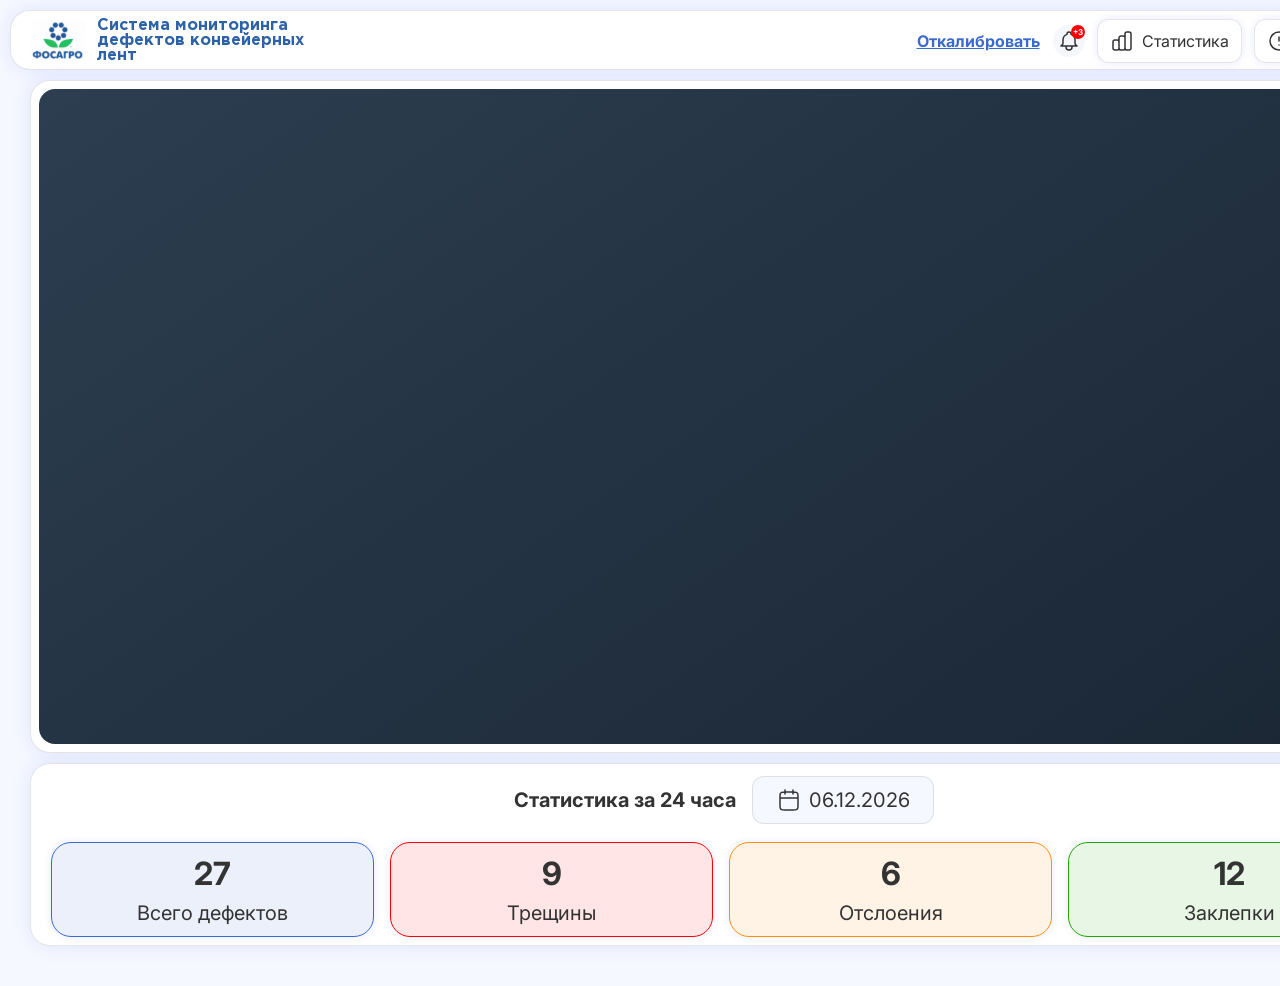
==== commit 41375b50: "added alerts" ====
--- a/fronted/index.html
+++ b/fronted/index.html
@@ -27,7 +27,7 @@
         </div>
 
         <div class="header__nav">
-          <!-- Кнопка Откалибровать (новая) -->
+          <!-- Кнопка Откалибровать -->
           <button class="header__calibrate-btn" id="calibrate-btn">
             <span class="header__calibrate-text">Откалибровать</span>
           </button>
@@ -40,7 +40,7 @@
                 alt="Уведомления"
                 class="header__icon"
               />
-              <span class="header__badge">+1</span>
+              <span class="header__badge" style="display:none"></span>
             </div>
           </a>
 
@@ -130,7 +130,7 @@
     <!-- Модальное окно календаря -->
     <div class="calendar-overlay" id="calendar-modal">
       <div class="calendar-modal__container">
-        <!-- Заголовок с месяцем и годом + стрелки -->
+        <!-- Заголовок с месяцем и годом -->
         <div class="calendar-header">
           <button class="calendar-header__arrow" id="prev-month">
             <svg width="18" height="18" viewBox="0 0 18 18" fill="none">
@@ -173,7 +173,7 @@
           <span class="calendar-weekday">ВС</span>
         </div>
 
-        <!-- Сетка дней (заполняется через JS) -->
+        <!-- Сетка дней -->
         <div class="calendar-days" id="calendar-days"></div>
       </div>
     </div>
@@ -205,6 +205,39 @@
       </div>
     </div>
 
-    <script src="js/index.js"></script>
+    <!-- ОКНО УВЕДОМЛЕНИЙ -->
+    <div class="notifications-overlay" id="notificationsPanel">
+      <div class="notifications-app">
+        <div class="notifications-header">
+          <div class="bell">
+            <img src="images/bell-icon.svg" alt="Bell" class="icon" />
+            <span class="badge" style="display:none"></span>
+          </div>
+
+          <h1>Новые дефекты</h1>
+
+          <a href="#" class="clear">Очистить все</a>
+        </div>
+
+        <div class="list">
+          <div class="card">
+            <div class="left">
+              <div class="id">D-015</div>
+              <div class="notification-date">01.01.2026 <span>14:30:12</span></div>
+            </div>
+
+            <div class="center">
+              <div class="status">Критичный</div>
+              <div class="type">Отслоение</div>
+            </div>
+
+            <div class="arrow">
+              <img src="images/arrow.svg" alt="arrow" class="icon" />
+            </div>
+          </div>
+        </div>
+      </div>
+    </div>
+    <script src="js/pages/Index.js" type="module"></script> 
   </body>
 </html>
--- a/fronted/css/main.css
+++ b/fronted/css/main.css
@@ -1,28 +1,28 @@
 /* ========== ПОДКЛЮЧЕНИЯ ========== */
-@import url('abstracts/colors.css');
+@import url("abstracts/colors.css");
 
 /* ========== ШРИФТЫ ========== */
 @font-face {
-    font-family: 'Gotham Pro';
-    src: url('../fonts/gothampro_bold.ttf') format('truetype');
-    font-weight: 700;
-    font-style: normal;
-    font-display: swap;
+  font-family: "Gotham Pro";
+  src: url("../fonts/gothampro_bold.ttf") format("truetype");
+  font-weight: 700;
+  font-style: normal;
+  font-display: swap;
 }
 
 @font-face {
-    font-family: 'Gotham Pro';
-    src: url('../fonts/gothampro_regular.ttf') format('truetype');
-    font-weight: 400;
-    font-style: normal;
-    font-display: swap;
+  font-family: "Gotham Pro";
+  src: url("../fonts/gothampro_regular.ttf") format("truetype");
+  font-weight: 400;
+  font-style: normal;
+  font-display: swap;
 }
 
 /* ========== ОБНУЛЕНИЕ ========== */
 * {
-    margin: 0;
-    padding: 0;
-    box-sizing: border-box;
+  margin: 0;
+  padding: 0;
+  box-sizing: border-box;
 }
 
 /* ========== БАЗОВЫЕ СТИЛИ ========== */
@@ -31,438 +31,877 @@
     background-color: var(--color-bg);
     min-height: 100vh;
     padding: 10px;
+    overflow-x: auto; /* Добавляем горизонтальный скролл */
 }
 
 /* ========== ШАПКА ========== */
 .header {
-    max-width: 1420px;
-    margin: 0 auto;
+  min-width: 1380px; /* Фиксированная минимальная ширина */
+  max-width: 1380px; /* Фиксированная максимальная ширина */
+  width: 1380px; /* Фиксированная ширина */
+  margin: 0 auto;
 }
 
 .header__container {
+  display: flex;
+  flex-direction: row;
+  justify-content: space-between;
+  align-items: center;
+  padding: 8px 8px 8px 20px;
+  gap: 10px;
+
+  width: 1380px; /* Фиксированная ширина */
+  height: 60px;
+
+  background: var(--color-white);
+  border: 1px solid var(--color-border);
+  box-shadow: 0px 0px 20px rgba(29, 59, 255, 0.1);
+  border-radius: 20px;
+
+  margin: 0 auto;
+}
+
+/* ===== ЛЕВАЯ ЧАСТЬ ===== */
+.header__logo-block {
+  display: flex;
+  flex-direction: row;
+  align-items: center;
+  padding: 0px;
+  gap: 12px;
+
+  width: 304px;
+  height: 43px;
+
+  flex: none;
+  order: 0;
+  flex-grow: 0;
+}
+
+.header__logo {
+  width: 54px;
+  height: 43px;
+
+  flex: none;
+  order: 0;
+  flex-grow: 0;
+}
+
+.header__logo-text {
+  width: 250px;
+  height: 30px;
+
+  font-family: "Gotham Pro", sans-serif;
+  font-style: normal;
+  font-weight: 700;
+  font-size: 16px;
+  line-height: 15px;
+  color: var(--color-blue-dark);
+
+  display: flex;
+  flex-direction: column;
+  justify-content: center;
+
+  white-space: normal;
+  word-break: break-word;
+
+  flex: none;
+  order: 1;
+  flex-grow: 0;
+}
+
+/* ===== ПРАВАЯ ЧАСТЬ ===== */
+.header__nav {
+  display: flex;
+  flex-direction: row;
+  justify-content: flex-end;
+  align-items: center;
+  padding: 0px;
+  gap: 12px;
+
+  width: 330px;
+  height: 44px;
+
+  flex: none;
+  order: 1;
+  align-self: stretch;
+  flex-grow: 0;
+}
+
+/* ===== КНОПКИ СТАТИСТИКА И ДЕФЕКТЫ ===== */
+
+/* Базовые стили для всех кнопок */
+.header__button {
+  box-sizing: border-box;
+  display: flex;
+  flex-direction: row;
+  justify-content: center;
+  align-items: center;
+  padding: 0px 12px;
+  gap: 8px;
+
+  height: 44px;
+
+  background: var(--color-white);
+  border: 1px solid rgba(0, 0, 0, 0.1);
+  box-shadow: 0px 0px 8px rgba(29, 59, 255, 0.1);
+  border-radius: 12px;
+
+  text-decoration: none;
+  transition: all 0.2s ease;
+
+  font-family: "Inter", sans-serif;
+  font-style: normal;
+  font-weight: 400;
+  font-size: 16px;
+  line-height: 19px;
+  color: var(--color-dark);
+}
+
+/* Кнопка СТАТИСТИКА */
+.header__button--statistics {
+  width: 147px;
+  order: 1;
+}
+
+/* Кнопка ДЕФЕКТЫ */
+.header__button--defects {
+  width: 127px;
+  order: 2;
+}
+/* Кнопка ГЛАВНАЯ До */
+.header__button--home-before {
+  width: 120px;
+  order: 1;
+}
+
+/* Кнопка ГЛАВНАЯ ПОСЛЕ */
+.header__button--home-after {
+  width: 120px;
+  order: 3;
+}
+
+/* Иконка внутри кнопки */
+.header__button-icon {
+  width: 24px !important;
+  height: 24px !important;
+  min-width: 24px;
+  max-width: 24px;
+  object-fit: contain;
+}
+
+/* ===== СМЕНА ИКОНОК ПРИ НАВЕДЕНИИ ===== */
+
+/* Для кнопки СТАТИСТИКА */
+.header__button--statistics:hover .header__button-icon {
+  content: url("../images/statistics-icon-active.svg");
+  width: 24px;
+  height: 24px;
+}
+/* Для кнопки ГЛАВНАЯ */
+.header__button--home-before:hover .header__button-icon {
+  content: url("../images/home-icon-active.svg");
+  width: 24px;
+  height: 24px;
+}
+
+.header__button--home-after:hover .header__button-icon {
+  content: url("../images/home-icon-active.svg");
+  width: 24px;
+  height: 24px;
+}
+
+/* Для кнопки ДЕФЕКТЫ */
+.header__button--defects:hover .header__button-icon {
+  content: url("../images/defects-icon-active.svg");
+  width: 24px;
+  height: 24px;
+}
+
+/* ===== ЭФФЕКТЫ ПРИ НАВЕДЕНИИ ===== */
+.header__button:hover {
+  background: var(--color-white);
+  border-color: var(--color-blue);
+  box-shadow: 0px 0px 12px rgba(59, 106, 207, 0.2);
+}
+
+.header__button:hover .header__button-text {
+  color: var(--color-blue);
+}
+
+.header__button-icon path,
+.header__button-icon circle {
+  transition: none;
+}
+
+.header__button:active {
+  transform: scale(0.98);
+}
+
+/* ===== КОЛОКОЛЬЧИК ===== */
+
+/* Контейнер колокольчика */
+.header__notifications {
+  display: flex;
+  flex-direction: row;
+  justify-content: center;
+  align-items: center;
+  padding: 0px;
+  gap: 10px;
+
+  width: 32px;
+  height: 32px;
+
+  background: var(--color-notification-bg);
+  border-radius: 50px;
+  border: none;
+  cursor: pointer;
+  text-decoration: none;
+
+  flex: none;
+  order: 0;
+  flex-grow: 0;
+  transition: background 0.2s ease;
+}
+
+.header__notifications:hover {
+  background: rgba(59, 106, 207, 0.15);
+}
+
+.header__notifications:active {
+  transform: scale(0.95);
+}
+
+.header__icon-wrapper {
+  position: relative;
+  width: 24px;
+  height: 24px;
+}
+
+/* Иконка колокольчика */
+.header__icon {
+  width: 24px;
+  height: 24px;
+  display: block;
+}
+
+/* Смена иконки при наведении */
+.header__notifications:hover .header__icon {
+  content: url("../images/bell-icon-active.svg");
+  width: 24px;
+  height: 24px;
+}
+
+/* Красный бейдж */
+.header__badge {
+  position: absolute;
+  width: 14px;
+  height: 14px;
+  right: -4px;
+  top: -4px;
+
+  background: var(--color-crack);
+  border-radius: 50%;
+
+  display: flex;
+  align-items: center;
+  justify-content: center;
+
+  font-family: "Inter", sans-serif;
+  font-weight: 700;
+  font-size: 8px;
+  line-height: 10px;
+  color: var(--color-white);
+
+  z-index: 1;
+}
+
+/* ===== ПАНЕЛЬ УВЕДОМЛЕНИЙ ===== */
+
+/* Оверлей */
+.notifications-overlay {
+    position: fixed;
+    top: 0;
+    right: 0;
+    width: 100%;
+    height: 100%;
+    background: rgba(0, 0, 0, 0.25);
+    display: flex;
+    justify-content: flex-end;
+    align-items: flex-start;
+    z-index: 2000;
+
+    opacity: 0;
+    visibility: hidden;
+    transition: opacity 0.3s ease, visibility 0.3s ease;
+}
+
+.notifications-overlay.active {
+    opacity: 1;
+    visibility: visible;
+}
+
+/* Сама панель уведомлений */
+.notifications-app {
+    width: 400px;
+    height: 600px;
+    background: #ffffff;
+    border: 1px solid rgba(0, 0, 0, 0.1);
+    border-radius: 20px 0 0 20px; 
+    padding: 20px 16px;
+    box-shadow: -4px 0 20px rgba(29, 59, 255, 0.15);
+
+
+    margin-top: 80px;
+    margin-right: 0; 
+    
+    position: relative;
+}
+
+/* Заголовок */
+.notifications-header {
+    display: flex;
+    align-items: center;
+    justify-content: space-between;
+    width: 100%;
+    height: 32px;
+    margin-bottom: 20px;
+    position: relative;
+    z-index: 10;
+}
+
+/* Колокольчик */
+.bell {
+    position: relative;
+    width: 32px;
+    height: 32px;
+    display: flex;
+    align-items: center;
+    justify-content: center;
+    background: rgba(59, 106, 207, 0.05);
+    border-radius: 50%;
+    flex-shrink: 0;
+    z-index: 12;
+}
+
+.bell .icon {
+    width: 24px;
+    height: 24px;
+}
+
+/* Бейдж */
+.badge {
+    position: absolute;
+    top: -2px;
+    right: -2px;
+    width: 14px;
+    height: 14px;
+    background: #ff0000;
+    color: #ffffff;
+    border-radius: 50%;
+    display: flex;
+    align-items: center;
+    justify-content: center;
+    font-size: 8px;
+    font-weight: bold;
+    line-height: 10px;
+}
+
+/* Заголовок "Новые дефекты" */
+.notifications-header h1 {
+    font-family: "Inter", sans-serif;
+    font-size: 18px;
+    font-weight: 600;
+    color: #333333;
+    margin: 0;
+    position: absolute;
+    left: 50%;
+    transform: translateX(-50%);
+    white-space: nowrap;
+    text-align: center;
+    z-index: 11;
+}
+
+/* Кнопка "Очистить все" */
+.clear {
+    color: #3b6acf;
+    font-family: "Inter", sans-serif;
+    font-size: 14px;
+    font-weight: 400;
+    text-decoration: underline;
+    cursor: pointer;
+    flex-shrink: 0;
+    white-space: nowrap;
+    z-index: 12;
+    margin-left: auto;
+}
+
+.clear:hover {
+    color: #2a4fa8;
+}
+
+/* Список уведомлений */
+.list {
+    display: flex;
+    flex-direction: column;
+    width: 100%;
+    height: calc(100% - 52px);
+    gap: 8px;
+    overflow-y: auto;
+    padding-right: 4px;
+    padding-left: 2px;
+    position: relative;
+    z-index: 1;
+}
+
+/* Карточка уведомления */
+.card {
+    box-sizing: border-box;
     display: flex;
     flex-direction: row;
     justify-content: space-between;
     align-items: center;
-    padding: 8px 8px 8px 20px;
+    padding: 8px 12px;
     gap: 10px;
-
-    width: 1380px;
-    height: 60px;
-
-    background: var(--color-white);
-    border: 1px solid var(--color-border);
-    box-shadow: 0px 0px 20px rgba(29, 59, 255, 0.1);
-    border-radius: 20px;
-
-    margin: 0 auto;
-}
-
-/* ===== ЛЕВАЯ ЧАСТЬ ===== */
-.header__logo-block {
+    
+    width: 100%;
+    min-height: 56px;
+    
+    background: rgba(59, 106, 207, 0.05);
+    border: 1px solid rgba(51, 51, 51, 0.1);
+    border-radius: 16px;
+    
+    transition: background 0.2s ease, border-color 0.2s ease, box-shadow 0.2s ease; /* Убираем transform из transition */
+    
+    position: relative;
+    z-index: 2;
+}
+
+.card:hover {
+    background: rgba(59, 106, 207, 0.08);
+    border-color: rgba(59, 106, 207, 0.3);
+    box-shadow: 2px 2px 8px rgba(29, 59, 255, 0.1);
+}
+
+/* Внутренний контейнер для левой части и центра */
+.card-content {
     display: flex;
     flex-direction: row;
     align-items: center;
     padding: 0px;
-    gap: 12px;
-    
-    width: 304px;
-    height: 43px;
-    
+    gap: 20px;
+    width: 239px;
+    height: 40px;
     flex: none;
     order: 0;
     flex-grow: 0;
 }
 
-.header__logo {
-    width: 54px;
-    height: 43px;
-    
+/* Левая часть с ID и датой */
+.left {
+    display: flex;
+    flex-direction: column;
+    justify-content: center;
+    align-items: flex-start;
+    padding: 0px;
+    gap: 4px;
+    width: 131px;
+    height: 40px;
     flex: none;
     order: 0;
     flex-grow: 0;
 }
 
-.header__logo-text {
-    width: 250px;
-    height: 30px;
-    
-    font-family: 'Gotham Pro', sans-serif;
-    font-style: normal;
-    font-weight: 700;
-    font-size: 16px;
-    line-height: 15px;
-    color: var(--color-blue-dark);
-    
-    display: flex;
-    flex-direction: column;
-    justify-content: center;
-    
-    white-space: normal;
-    word-break: break-word;
-    
-    flex: none;
-    order: 1;
-    flex-grow: 0;
-}
-
-/* ===== ПРАВАЯ ЧАСТЬ ===== */
-.header__nav {
-    display: flex;
-    flex-direction: row;
-    justify-content: flex-end;
-    align-items: center;
-    padding: 0px;
-    gap: 12px;
-    
-    width: 330px;
-    height: 44px;
-    
-    flex: none;
-    order: 1;
-    align-self: stretch;
-    flex-grow: 0;
-}
-
-/* ===== КНОПКИ СТАТИСТИКА И ДЕФЕКТЫ ===== */
-
-/* Базовые стили для всех кнопок */
-.header__button {
-    box-sizing: border-box;
-    display: flex;
-    flex-direction: row;
-    justify-content: center;
-    align-items: center;
-    padding: 0px 12px;
-    gap: 8px;
-    
-    height: 44px; 
-    
-    background: var(--color-white);
-    border: 1px solid rgba(0, 0, 0, 0.1);
-    box-shadow: 0px 0px 8px rgba(29, 59, 255, 0.1);
-    border-radius: 12px;
-    
-    text-decoration: none;
-    transition: all 0.2s ease;
-    
+.id {
+    width: 47px;
+    height: 19px;
     font-family: 'Inter', sans-serif;
     font-style: normal;
     font-weight: 400;
     font-size: 16px;
     line-height: 19px;
-    color: var(--color-dark);
-}
-
-/* Кнопка СТАТИСТИКА */
-.header__button--statistics {
-    width: 147px;
+    color: #333333;
+    flex: none;
+    order: 0;
+    flex-grow: 0;
+}
+
+.notification-date {
+    width: 131px;
+    height: 17px;
+    font-family: 'Inter', sans-serif;
+    font-style: normal;
+    font-weight: 400;
+    font-size: 14px;
+    line-height: 17px;
+    color: rgba(51, 51, 51, 0.5);
+    flex: none;
     order: 1;
-}
-
-/* Кнопка ДЕФЕКТЫ */
-.header__button--defects {
-    width: 127px;
-    order: 2;
-}
-/* Кнопка ГЛАВНАЯ До */
-.header__button--home-before {
-    width: 120px;
+    flex-grow: 0;
+    white-space: nowrap;
+}
+
+.notification-date span {
+    color: #333333;
+}
+
+/* Центральная часть со статусом и типом */
+.center {
+    display: flex;
+    flex-direction: column;
+    justify-content: center;
+    align-items: flex-start;
+    padding: 0px;
+    gap: 4px;
+    width: 88px;
+    height: 40px;
+    flex: none;
     order: 1;
-}
-
-/* Кнопка ГЛАВНАЯ ПОСЛЕ*/
-.header__button--home-after {
-    width: 120px;
-    order: 3;
-}
-
-
-/* Иконка внутри кнопки - принудительно 24x24 */
-.header__button-icon {
-    width: 24px !important;
-    height: 24px !important;
-    min-width: 24px;
-    max-width: 24px;
-    object-fit: contain; /* Сохраняет пропорции */
-}
-
-/* ===== СМЕНА ИКОНОК ПРИ НАВЕДЕНИИ ===== */
-
-/* Для кнопки СТАТИСТИКА */
-.header__button--statistics:hover .header__button-icon {
-    content: url('../images/statistics-icon-active.svg');
-    width: 24px;
-    height: 24px;
-}
-/* Для кнопки ГЛАВНАЯ */
-.header__button--home-before:hover .header__button-icon {
-    content: url('../images/home-icon-active.svg');
-    width: 24px;
-    height: 24px;
-}
-
-.header__button--home-after:hover .header__button-icon {
-    content: url('../images/home-icon-active.svg');
-    width: 24px;
-    height: 24px;
-}
-
-/* Для кнопки ДЕФЕКТЫ */
-.header__button--defects:hover .header__button-icon {
-    content: url('../images/defects-icon-active.svg');
-    width: 24px;
-    height: 24px;
-}
-
-/* ===== ЭФФЕКТЫ ПРИ НАВЕДЕНИИ ===== */
-.header__button:hover {
-    background: var(--color-white);  
-    border-color: var(--color-blue);
-    box-shadow: 0px 0px 12px rgba(59, 106, 207, 0.2);
-}
-
-.header__button:hover .header__button-text {
-    color: var(--color-blue);
-}
-
-/* Убираем изменение цвета через stroke, так как используем content!!!!!!!! */
-.header__button-icon path,
-.header__button-icon circle {
-    transition: none;
-}
-
-/* Эффект нажатия */
-.header__button:active {
-    transform: scale(0.98);
-}
-
-/* ===== КОЛОКОЛЬЧИК ===== */
-
-/* Контейнер колокольчика */
-.header__notifications {
+    flex-grow: 0;
+}
+
+.status {
+    width: 88px;
+    height: 19px;
+    font-family: 'Inter', sans-serif;
+    font-style: normal;
+    font-weight: 400;
+    font-size: 16px;
+    line-height: 19px;
+    text-align: center;
+    color: #FF0000;
+    flex: none;
+    order: 0;
+    flex-grow: 0;
+    white-space: nowrap;
+}
+
+.type {
+    width: 75px;
+    height: 17px;
+    font-family: 'Inter', sans-serif;
+    font-style: normal;
+    font-weight: 400;
+    font-size: 14px;
+    line-height: 17px;
+    color: #333333;
+    flex: none;
+    order: 1;
+    flex-grow: 0;
+    white-space: nowrap;
+}
+
+/* Стрелка */
+.arrow {
     display: flex;
     flex-direction: row;
     justify-content: center;
     align-items: center;
     padding: 0px;
     gap: 10px;
-    
     width: 32px;
     height: 32px;
-    
-    background: var(--color-notification-bg);
     border-radius: 50px;
-    border: none;
+    flex: none;
+    order: 1;
+    flex-grow: 0;
     cursor: pointer;
-    text-decoration: none;
-    
-    flex: none;
-    order: 0;
-    flex-grow: 0;
     transition: background 0.2s ease;
 }
 
-.header__notifications:hover {
-    background: rgba(59, 106, 207, 0.15);
-}
-
-.header__notifications:active {
-    transform: scale(0.95);
-}
-
-.header__icon-wrapper {
-    position: relative;
+.arrow:hover {
+    background: rgba(59, 106, 207, 0.1);
+}
+
+.arrow .icon {
     width: 24px;
     height: 24px;
 }
 
-/* Иконка колокольчика */
-.header__icon {
-    width: 24px;
-    height: 24px;
-    display: block;
-}
-
-/* Смена иконки при наведении */
-.header__notifications:hover .header__icon {
-    content: url('../images/bell-icon-active.svg');
-    width: 24px;
-    height: 24px;
-}
-
-/* Красный бейдж */
-.header__badge {
-    position: absolute;
-    width: 14px;
-    height: 14px;
-    right: -4px;
-    top: -4px;
-    
-    background: var(--color-crack);
-    border-radius: 50%;
-    
-    display: flex;
-    align-items: center;
-    justify-content: center;
-    
-    font-family: 'Inter', sans-serif;
-    font-weight: 700;
-    font-size: 8px;
-    line-height: 10px;
-    color: var(--color-white);
-    
-    z-index: 1;
-}
-
-/* ===== АДАПТИВНОСТЬ ===== */
-@media (max-width: 1440px) {
-    .header__container {
-        width: 100%;
-        max-width: 1380px;
-    }
-}
-
-@media (max-width: 1024px) {
-    .header__logo-text {
-        font-size: 14px;
-        width: auto;
-        min-width: 200px;
-    }
-
-    .header__logo-block {
-        width: auto;
-        min-width: 280px;
-    }
-}
-
+/* Пустой список уведомлений */
+.notifications-empty {
+  font-family: "Inter", sans-serif;
+  font-size: 14px;
+  color: rgba(51, 51, 51, 0.5);
+  text-align: center;
+  padding: 24px 0;
+}
+
+/* Скроллбар для списка */
+.list::-webkit-scrollbar {
+    width: 4px;
+}
+
+.list::-webkit-scrollbar-track {
+    background: rgba(0, 0, 0, 0.05);
+    border-radius: 4px;
+}
+
+.list::-webkit-scrollbar-thumb {
+    background: rgba(59, 106, 207, 0.3);
+    border-radius: 4px;
+}
+
+.list::-webkit-scrollbar-thumb:hover {
+    background: rgba(59, 106, 207, 0.5);
+}
+
+/* Удаляем все медиа-запросы для header, оставляем только для уведомлений */
 @media (max-width: 768px) {
-    body {
-        padding: 10px;
-    }
-
-    .header__container {
-        height: auto;
-        min-height: 60px;
-        padding: 8px 12px;
-        flex-wrap: wrap;
-        gap: 15px;
-    }
-
-    .header__logo-block {
-        height: auto;
-    }
-
-    .header__logo {
-        width: 44px;
-        height: 35px;
-    }
-
-    .header__logo-text {
-        font-size: 13px;
-        line-height: 14px;
-        height: auto;
-        white-space: normal;
-    }
-
-    .header__nav {
-        flex-wrap: wrap;
-        justify-content: flex-end;
-        width: 100%;
-    }
+  .notifications-app {
+    width: 100%;
+    max-width: 400px;
+    margin-top: 60px;
+  }
 }
 
 @media (max-width: 480px) {
-    .header__container {
-        flex-direction: column;
-        align-items: flex-start;
-    }
-
-    .header__logo-block {
-        width: 100%;
-        justify-content: flex-start;
-    }
-
-    .header__nav {
-        width: 100%;
-        justify-content: space-between;
-    }
-
-    .header__button {
-        padding: 8px 12px;
-        font-size: 13px;
-    }
-}
-
-/* ========== ДОПОЛНИТЕЛЬНАЯ АДАПТИВНОСТЬ ========== */
-
-/* Ноутбуки (1024px - 1280px) */
-@media (max-width: 1280px) {
-    .header__container {
-        width: 100%;
-        max-width: 1200px;
-    }
-
-    .header__logo-text {
-        font-size: 14px;
-        width: 220px;
-    }
-
-    .header__nav {
-        width: 300px;
-        gap: 8px;
-    }
-
-    .header__button--statistics {
-        width: 130px;
-    }
-
-    .header__button--defects {
-        width: 110px;
-    }
-
-    .header__button--home-after {
-        width: 100px;
-    }
-
-    .header__button-text {
-        font-size: 14px;
-    }
-}
-
-/* Маленькие ноутбуки и планшеты (768px - 1024px) */
-@media (max-width: 1024px) and (min-width: 769px) {
-    .header__container {
-        flex-wrap: wrap;
-        height: auto;
-        padding: 12px;
-    }
-
-    .header__logo-block {
-        width: 100%;
-        justify-content: center;
-        margin-bottom: 10px;
-    }
-
-    .header__logo-text {
-        text-align: left;
-        width: auto;
-    }
-
-    .header__nav {
-        width: 100%;
-        justify-content: center;
-        flex-wrap: wrap;
-    }
-
-    .header__button {
-        height: 40px;
-    }
-
-    .header__button--statistics,
-    .header__button--defects,
-    .header__button--home-after {
-        width: auto;
-        min-width: 100px;
-    }
-}
+  .notifications-app {
+    margin-top: 50px;
+    border-radius: 20px 20px 0 0;
+  }
+
+  .notifications-header h1 {
+    font-size: 16px;
+  }
+}
+
+/* ========== АНИМАЦИИ ========== */
+@keyframes spin {
+  to { transform: rotate(360deg); }
+}
+
+/* ========== КАЛЕНДАРЬ ========== */
+
+.calendar-overlay {
+  position: fixed;
+  top: 0;
+  left: 0;
+  width: 100%;
+  height: 100%;
+  background: transparent;
+  z-index: 1500;
+  opacity: 0;
+  visibility: hidden;
+  transition: opacity 0.15s ease, visibility 0.15s ease;
+  pointer-events: none;
+}
+
+.calendar-overlay.active {
+  opacity: 1;
+  visibility: visible;
+  pointer-events: auto;
+}
+
+.calendar-modal__container {
+  position: fixed;
+  width: 356px;
+  background: #ffffff;
+  border-radius: 12px;
+  padding: 20px;
+  box-shadow: 0 4px 20px rgba(0, 0, 0, 0.15);
+  box-sizing: border-box;
+  top: 0;
+  left: 0;
+  pointer-events: auto;
+}
+
+.calendar-header {
+  display: flex;
+  align-items: center;
+  justify-content: space-between;
+  margin-bottom: 16px;
+}
+
+.calendar-header__month-year {
+  font-family: "Inter", sans-serif;
+  font-weight: 600;
+  font-size: 16px;
+  color: #333333;
+}
+
+.calendar-header__arrow {
+  width: 32px;
+  height: 32px;
+  display: flex;
+  align-items: center;
+  justify-content: center;
+  background: #f6f8ff;
+  border: 1px solid rgba(0, 0, 0, 0.1);
+  border-radius: 8px;
+  cursor: pointer;
+  transition: all 0.2s;
+}
+
+.calendar-header__arrow:hover {
+  background: #3b6acf;
+}
+
+.calendar-header__arrow:hover svg path {
+  stroke: #ffffff;
+}
+
+.calendar-divider {
+  width: 100%;
+  height: 1px;
+  background: #eaebef;
+  margin-bottom: 16px;
+}
+
+/* Заголовки дней недели — без column-gap, чтобы совпадать с сеткой дней */
+.calendar-weekdays {
+  display: grid;
+  grid-template-columns: repeat(7, 1fr);
+  margin-bottom: 8px;
+}
+
+.calendar-weekday {
+  font-family: "Inter", sans-serif;
+  font-weight: 500;
+  font-size: 12px;
+  color: #747887;
+  text-align: center;
+  height: 28px;
+  display: flex;
+  align-items: center;
+  justify-content: center;
+}
+
+/* Сетка дней — без column-gap для бесшовной подсветки диапазона */
+.calendar-days {
+  display: grid;
+  grid-template-columns: repeat(7, 1fr);
+  row-gap: 4px;
+}
+
+/* Базовый стиль дня: заполняет всю колонку по ширине */
+.calendar-day {
+  height: 40px;
+  display: flex;
+  align-items: center;
+  justify-content: center;
+  font-family: "Inter", sans-serif;
+  font-weight: 600;
+  font-size: 14px;
+  cursor: pointer;
+  position: relative;
+  transition: color 0.15s;
+}
+
+/* Число поверх круга */
+.calendar-day > span {
+  position: relative;
+  z-index: 1;
+  pointer-events: none;
+}
+
+/* Круг (hover / выбрано / сегодня) через ::before */
+.calendar-day::before {
+  content: '';
+  position: absolute;
+  width: 40px;
+  height: 40px;
+  border-radius: 60px;
+  top: 0;
+  left: 50%;
+  transform: translateX(-50%);
+  transition: background 0.15s;
+  pointer-events: none;
+}
+
+.calendar-day:hover::before {
+  background: #e0e5f5;
+}
+
+/* Цвета текста по принадлежности к месяцу */
+.calendar-day.current-month { color: #333333; }
+.calendar-day.other-month   { color: #b1b5bd; }
+
+/* Сегодняшняя дата */
+.calendar-day.today {
+  color: #3b6acf;
+  font-weight: 700;
+}
+.calendar-day.today::before {
+  background: rgba(59, 106, 207, 0.1);
+}
+
+/* Одиночная выбранная дата / начало-конец диапазона */
+.calendar-day.selected {
+  color: #ffffff !important;
+}
+.calendar-day.selected::before {
+  background: #3b6acf;
+}
+.calendar-day.selected:hover::before {
+  background: #3b6acf;
+}
+
+/* ── Диапазон дат ── */
+
+/* Промежуточные даты: фон на всю ширину колонки (без column-gap — нет щелей) */
+.calendar-day.in-range {
+  background: rgba(59, 106, 207, 0.1);
+  color: #333333;
+}
+.calendar-day.in-range.other-month {
+  color: #b1b5bd;
+}
+/* Не показываем hover-круг внутри диапазона */
+.calendar-day.in-range:hover::before {
+  background: transparent;
+}
+
+/* Первая ячейка строки (Пн): скругление слева */
+.calendar-day.in-range:nth-child(7n+1) {
+  border-radius: 30px 0 0 30px;
+}
+/* Последняя ячейка строки (Вс): скругление справа */
+.calendar-day.in-range:nth-child(7n) {
+  border-radius: 0 30px 30px 0;
+}
+
+/* Начало диапазона: левая половина прозрачная, правая — полоса */
+.calendar-day.range-start {
+  background: linear-gradient(to right, transparent 50%, rgba(59, 106, 207, 0.1) 50%);
+  color: #ffffff !important;
+}
+.calendar-day.range-start::before {
+  background: #3b6acf;
+}
+.calendar-day.range-start:hover::before {
+  background: #3b6acf;
+}
+
+/* Конец диапазона: левая половина — полоса, правая прозрачная */
+.calendar-day.range-end {
+  background: linear-gradient(to left, transparent 50%, rgba(59, 106, 207, 0.1) 50%);
+  color: #ffffff !important;
+}
+.calendar-day.range-end::before {
+  background: #3b6acf;
+}
+.calendar-day.range-end:hover::before {
+  background: #3b6acf;
+}
+
+/* Одна дата = начало и конец: только круг, без полосы */
+.calendar-day.range-start.range-end {
+  background: transparent;
+}
+
+/* Начало диапазона в последней ячейке строки (Вс): нет полосы вправо */
+.calendar-day.range-start:nth-child(7n) {
+  background: transparent;
+}
+/* Конец диапазона в первой ячейке строки (Пн): нет полосы влево */
+.calendar-day.range-end:nth-child(7n+1) {
+  background: transparent;
+}
+
+/* Сегодняшняя дата попадает в диапазон → синий круг */
+.calendar-day.in-range.today::before {
+  background: #3b6acf;
+}
+.calendar-day.in-range.today {
+  color: #ffffff !important;
+}
--- a/fronted/css/index.css
+++ b/fronted/css/index.css
@@ -209,159 +209,7 @@
   border-color: #21a600;
 }
 
-/* ========== КАЛЕНДАРЬ ========== */
-
-.calendar-overlay {
-  position: fixed;
-  top: 0;
-  left: 0;
-  width: 100%;
-  height: 100%;
-  background: rgba(0, 0, 0, 0.25);
-  display: flex;
-  justify-content: center;
-  align-items: flex-start;
-  z-index: 1000;
-
-  opacity: 0;
-  visibility: hidden;
-  transition:
-    opacity 0.3s ease,
-    visibility 0.3s ease;
-}
-
-.calendar-overlay.active {
-  opacity: 1;
-  visibility: visible;
-}
-
-.calendar-modal__container {
-  position: absolute;
-  width: 356px;
-  height: 399px;
-  background: #ffffff;
-  border-radius: 12px;
-  padding: 20px;
-  box-shadow: 0 4px 20px rgba(0, 0, 0, 0.15);
-  box-sizing: border-box;
-
-  top: 0;
-  left: 0;
-
-  pointer-events: auto;
-}
-
-.calendar-header {
-  display: flex;
-  align-items: center;
-  justify-content: space-between;
-  margin-bottom: 16px;
-}
-
-.calendar-header__month-year {
-  font-family: "Inter", sans-serif;
-  font-weight: 600;
-  font-size: 16px;
-  color: #333333;
-}
-
-.calendar-header__arrow {
-  width: 32px;
-  height: 32px;
-  display: flex;
-  align-items: center;
-  justify-content: center;
-  background: #f6f8ff;
-  border: 1px solid rgba(0, 0, 0, 0.1);
-  border-radius: 8px;
-  cursor: pointer;
-  transition: all 0.2s;
-}
-
-.calendar-header__arrow:hover {
-  background: #3b6acf;
-}
-
-.calendar-header__arrow:hover svg path {
-  stroke: #ffffff;
-}
-
-.calendar-divider {
-  width: 100%;
-  height: 1px;
-  background: #eaebef;
-  margin-bottom: 16px;
-}
-
-.calendar-weekdays {
-  display: grid;
-  grid-template-columns: repeat(7, 1fr);
-  gap: 4px;
-  margin-bottom: 8px;
-}
-
-.calendar-weekday {
-  font-family: "Inter", sans-serif;
-  font-weight: 500;
-  font-size: 12px;
-  color: #747887;
-  text-align: center;
-  height: 28px;
-  display: flex;
-  align-items: center;
-  justify-content: center;
-}
-
-.calendar-days {
-  display: grid;
-  grid-template-columns: repeat(7, 1fr);
-  gap: 4px;
-}
-
-.calendar-day {
-  width: 40px;
-  height: 40px;
-  display: flex;
-  align-items: center;
-  justify-content: center;
-  font-family: "Inter", sans-serif;
-  font-weight: 600;
-  font-size: 14px;
-  border-radius: 20px;
-  cursor: pointer;
-  transition: all 0.2s;
-  margin: 0 auto;
-  box-sizing: border-box;
-}
-
-.calendar-day:hover {
-  background: #e0e5f5; /* Более темный оттенок */
-  border-radius: 60px; /* Круглая форма как у выбранной даты */
-  transition: all 0.2 s ease;
-}
-
-/* Выбранная дата - синий круг с белым текстом */
-.calendar-day.selected {
-  background: #3b6acf;
-  border-radius: 60px;
-  color: #ffffff !important; /* Принудительно белый текст */
-}
-
-/* Даты текущего месяца */
-.calendar-day.current-month {
-  color: #333333;
-}
-
-/* Даты других месяцев */
-.calendar-day.other-month {
-  color: #b1b5bd;
-}
-
-/* Убираем возможные конфликты */
-.calendar-day.selected.current-month,
-.calendar-day.selected.other-month {
-  color: #ffffff !important;
-}
+/* Стили календаря перенесены в main.css */
 
 /* ===== КНОПКА ОТКАЛИБРОВАТЬ ===== */
 .header__calibrate-btn {
@@ -547,3 +395,30 @@
 .calibrate-modal__btn--confirm:hover {
   background: #2a4fa8;
 }
+
+
+/* Загрузка*/
+.stat-card.loading {
+  position: relative;
+  pointer-events: none;
+}
+
+.stat-card.loading .stat-card__value,
+.stat-card.loading .stat-card__label {
+  opacity: 0;
+}
+
+.stat-card.loading::after {
+  content: "";
+  position: absolute;
+  top: 50%;
+  left: 50%;
+  width: 20px;
+  height: 20px;
+  margin-left: -10px;
+  margin-top: -10px;
+  border: 2px solid rgba(59, 106, 207, 0.2);
+  border-top-color: var(--color-blue);
+  border-radius: 50%;
+  animation: spin 0.8s linear infinite;
+}
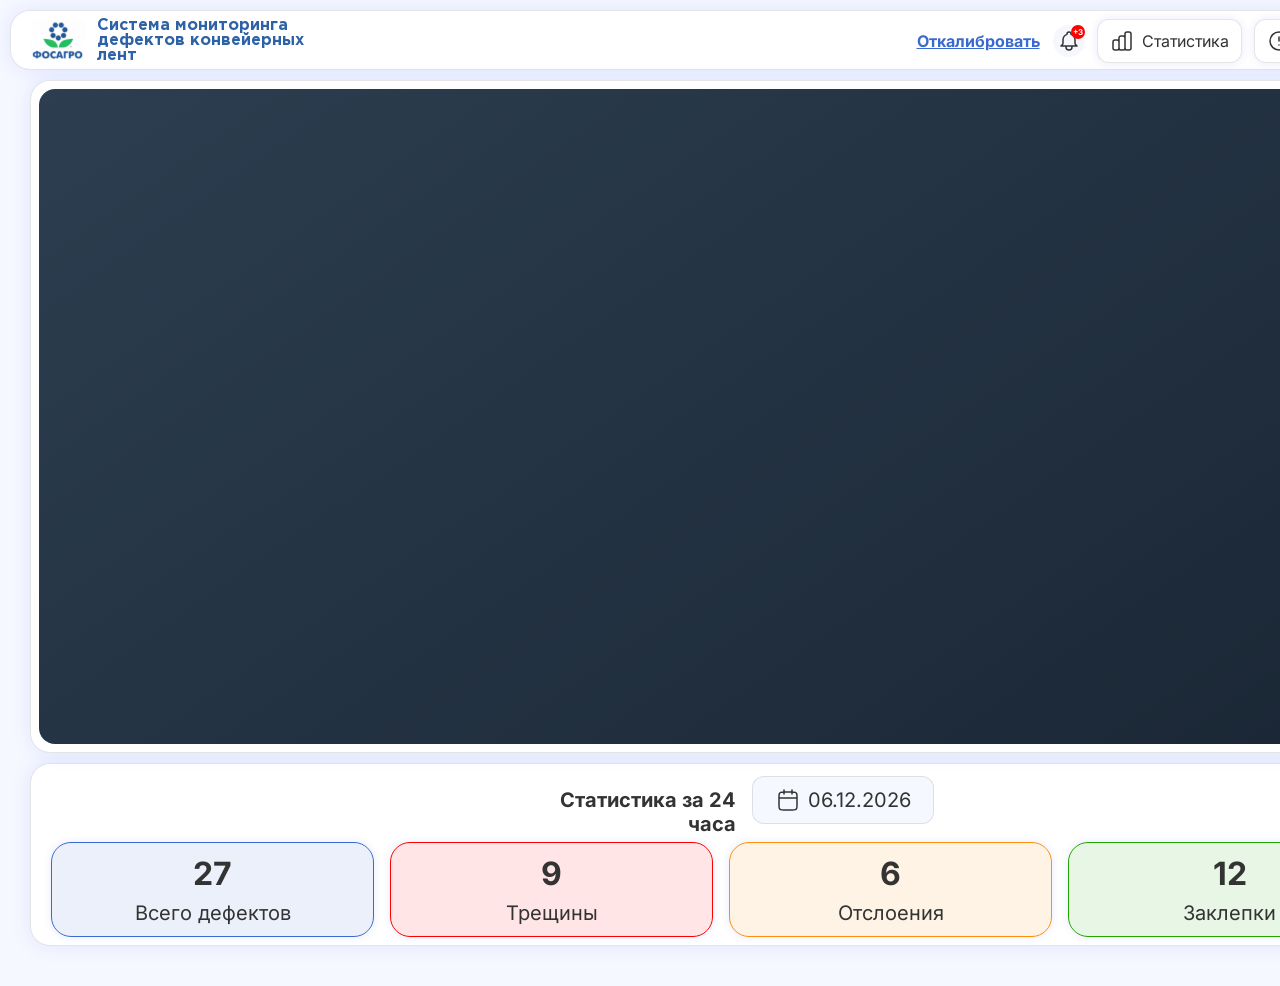
==== commit c8ee6dd6: "refactoring" ====
--- a/fronted/index.html
+++ b/fronted/index.html
@@ -3,14 +3,9 @@
   <head>
     <meta charset="UTF-8" />
     <meta name="viewport" content="width=device-width, initial-scale=1.0" />
+    <link rel="stylesheet" href="css/fonts.css" />
     <link rel="stylesheet" href="css/main.css" />
     <link rel="stylesheet" href="css/index.css" />
-    <link rel="preconnect" href="https://fonts.googleapis.com" />
-    <link rel="preconnect" href="https://fonts.gstatic.com" crossorigin />
-    <link
-      href="https://fonts.googleapis.com/css2?family=Inter:wght@400;500;600;700&display=swap"
-      rel="stylesheet"
-    />
 
     <title>Мониторинг дефектов</title>
   </head>
@@ -184,8 +179,7 @@
         <div class="calibrate-modal__content">
           <h3 class="calibrate-modal__title">Калибровка координат</h3>
           <p class="calibrate-modal__subtitle">
-            Координаты будут откалиброваны начиная с
-            <span class="calibrate-modal__defect-id">D-015</span>
+            Координаты будут откалиброваны
           </p>
         </div>
         <div class="calibrate-modal__actions">
@@ -219,25 +213,9 @@
           <a href="#" class="clear">Очистить все</a>
         </div>
 
-        <div class="list">
-          <div class="card">
-            <div class="left">
-              <div class="id">D-015</div>
-              <div class="notification-date">01.01.2026 <span>14:30:12</span></div>
-            </div>
-
-            <div class="center">
-              <div class="status">Критичный</div>
-              <div class="type">Отслоение</div>
-            </div>
-
-            <div class="arrow">
-              <img src="images/arrow.svg" alt="arrow" class="icon" />
-            </div>
-          </div>
-        </div>
+        <div class="list"></div>
       </div>
     </div>
-    <script src="js/pages/Index.js" type="module"></script> 
+    <script src="js/pages/IndexPage.js" type="module"></script>
   </body>
 </html>
--- a/fronted/css/fonts.css
+++ b/fronted/css/fonts.css
@@ -0,0 +1,39 @@
+/* cyrillic-ext */
+@font-face {
+  font-family: 'Inter';
+  font-style: normal;
+  font-weight: 400 700;
+  font-display: swap;
+  src: url('../fonts/inter-cyrillic-ext.woff2') format('woff2');
+  unicode-range: U+0460-052F, U+1C80-1C8A, U+20B4, U+2DE0-2DFF, U+A640-A69F, U+FE2E-FE2F;
+}
+
+/* cyrillic */
+@font-face {
+  font-family: 'Inter';
+  font-style: normal;
+  font-weight: 400 700;
+  font-display: swap;
+  src: url('../fonts/inter-cyrillic.woff2') format('woff2');
+  unicode-range: U+0301, U+0400-045F, U+0490-0491, U+04B0-04B1, U+2116;
+}
+
+/* latin-ext */
+@font-face {
+  font-family: 'Inter';
+  font-style: normal;
+  font-weight: 400 700;
+  font-display: swap;
+  src: url('../fonts/inter-latin-ext.woff2') format('woff2');
+  unicode-range: U+0100-02BA, U+02BD-02C5, U+02C7-02CC, U+02CE-02D7, U+02DD-02FF, U+0304, U+0308, U+0329, U+1D00-1DBF, U+1E00-1E9F, U+1EF2-1EFF, U+2020, U+20A0-20AB, U+20AD-20C0, U+2113, U+2C60-2C7F, U+A720-A7FF;
+}
+
+/* latin */
+@font-face {
+  font-family: 'Inter';
+  font-style: normal;
+  font-weight: 400 700;
+  font-display: swap;
+  src: url('../fonts/inter-latin.woff2') format('woff2');
+  unicode-range: U+0000-00FF, U+0131, U+0152-0153, U+02BB-02BC, U+02C6, U+02DA, U+02DC, U+0304, U+0308, U+0329, U+2000-206F, U+20AC, U+2122, U+2191, U+2193, U+2212, U+2215, U+FEFF, U+FFFD;
+}
--- a/fronted/css/main.css
+++ b/fronted/css/main.css
@@ -10,13 +10,7 @@
   font-display: swap;
 }
 
-@font-face {
-  font-family: "Gotham Pro";
-  src: url("../fonts/gothampro_regular.ttf") format("truetype");
-  font-weight: 400;
-  font-style: normal;
-  font-display: swap;
-}
+
 
 /* ========== ОБНУЛЕНИЕ ========== */
 * {
@@ -27,18 +21,18 @@
 
 /* ========== БАЗОВЫЕ СТИЛИ ========== */
 body {
-    font-family: 'Gotham Pro', 'Segoe UI', Arial, sans-serif;
+    font-family: 'Inter', 'Segoe UI', Arial, sans-serif;
     background-color: var(--color-bg);
     min-height: 100vh;
     padding: 10px;
-    overflow-x: auto; /* Добавляем горизонтальный скролл */
+    overflow-x: auto; 
 }
 
 /* ========== ШАПКА ========== */
 .header {
-  min-width: 1380px; /* Фиксированная минимальная ширина */
-  max-width: 1380px; /* Фиксированная максимальная ширина */
-  width: 1380px; /* Фиксированная ширина */
+  min-width: 1380px; 
+  max-width: 1380px; 
+  width: 1380px; 
   margin: 0 auto;
 }
 
@@ -50,7 +44,7 @@
   padding: 8px 8px 8px 20px;
   gap: 10px;
 
-  width: 1380px; /* Фиксированная ширина */
+  width: 1380px; 
   height: 60px;
 
   background: var(--color-white);
@@ -142,7 +136,7 @@
   height: 44px;
 
   background: var(--color-white);
-  border: 1px solid rgba(0, 0, 0, 0.1);
+  border: 1px solid var(--color-border);
   box-shadow: 0px 0px 8px rgba(29, 59, 255, 0.1);
   border-radius: 12px;
 
@@ -189,32 +183,10 @@
   object-fit: contain;
 }
 
-/* ===== СМЕНА ИКОНОК ПРИ НАВЕДЕНИИ ===== */
-
-/* Для кнопки СТАТИСТИКА */
-.header__button--statistics:hover .header__button-icon {
-  content: url("../images/statistics-icon-active.svg");
-  width: 24px;
-  height: 24px;
-}
-/* Для кнопки ГЛАВНАЯ */
-.header__button--home-before:hover .header__button-icon {
-  content: url("../images/home-icon-active.svg");
-  width: 24px;
-  height: 24px;
-}
-
-.header__button--home-after:hover .header__button-icon {
-  content: url("../images/home-icon-active.svg");
-  width: 24px;
-  height: 24px;
-}
-
-/* Для кнопки ДЕФЕКТЫ */
-.header__button--defects:hover .header__button-icon {
-  content: url("../images/defects-icon-active.svg");
-  width: 24px;
-  height: 24px;
+/* ===== СМЕНА ЦВЕТА ИКОНОК ПРИ НАВЕДЕНИИ ===== */
+
+.header__button:hover .header__button-icon {
+  filter: brightness(0) saturate(100%) invert(34%) sepia(97%) saturate(517%) hue-rotate(187deg) brightness(93%) contrast(88%);
 }
 
 /* ===== ЭФФЕКТЫ ПРИ НАВЕДЕНИИ ===== */
@@ -284,11 +256,9 @@
   display: block;
 }
 
-/* Смена иконки при наведении */
+/* Смена цвета иконки при наведении */
 .header__notifications:hover .header__icon {
-  content: url("../images/bell-icon-active.svg");
-  width: 24px;
-  height: 24px;
+  filter: brightness(0) saturate(100%) invert(34%) sepia(97%) saturate(517%) hue-rotate(187deg) brightness(93%) contrast(88%);
 }
 
 /* Красный бейдж */
@@ -344,9 +314,9 @@
 .notifications-app {
     width: 400px;
     height: 600px;
-    background: #ffffff;
-    border: 1px solid rgba(0, 0, 0, 0.1);
-    border-radius: 20px 0 0 20px; 
+    background: var(--color-white);
+    border: 1px solid var(--color-border);
+    border-radius: 20px 0 0 20px;
     padding: 20px 16px;
     box-shadow: -4px 0 20px rgba(29, 59, 255, 0.15);
 
@@ -377,7 +347,7 @@
     display: flex;
     align-items: center;
     justify-content: center;
-    background: rgba(59, 106, 207, 0.05);
+    background: var(--color-notification-bg);
     border-radius: 50%;
     flex-shrink: 0;
     z-index: 12;
@@ -395,8 +365,8 @@
     right: -2px;
     width: 14px;
     height: 14px;
-    background: #ff0000;
-    color: #ffffff;
+    background: var(--color-crack);
+    color: var(--color-white);
     border-radius: 50%;
     display: flex;
     align-items: center;
@@ -411,7 +381,7 @@
     font-family: "Inter", sans-serif;
     font-size: 18px;
     font-weight: 600;
-    color: #333333;
+    color: var(--color-dark);
     margin: 0;
     position: absolute;
     left: 50%;
@@ -423,7 +393,7 @@
 
 /* Кнопка "Очистить все" */
 .clear {
-    color: #3b6acf;
+    color: var(--color-blue);
     font-family: "Inter", sans-serif;
     font-size: 14px;
     font-weight: 400;
@@ -466,7 +436,7 @@
     width: 100%;
     min-height: 56px;
     
-    background: rgba(59, 106, 207, 0.05);
+    background: var(--color-notification-bg);
     border: 1px solid rgba(51, 51, 51, 0.1);
     border-radius: 16px;
     
@@ -474,6 +444,10 @@
     
     position: relative;
     z-index: 2;
+}
+
+.card--clickable {
+    cursor: pointer;
 }
 
 .card:hover {
@@ -519,7 +493,7 @@
     font-weight: 400;
     font-size: 16px;
     line-height: 19px;
-    color: #333333;
+    color: var(--color-dark);
     flex: none;
     order: 0;
     flex-grow: 0;
@@ -541,7 +515,7 @@
 }
 
 .notification-date span {
-    color: #333333;
+    color: var(--color-dark);
 }
 
 /* Центральная часть со статусом и типом */
@@ -568,12 +542,15 @@
     font-size: 16px;
     line-height: 19px;
     text-align: center;
-    color: #FF0000;
     flex: none;
     order: 0;
     flex-grow: 0;
     white-space: nowrap;
 }
+
+.status--critical { color: var(--color-crack); }
+.status--warning  { color: var(--color-peeling); }
+.status--normal   { color: var(--color-rivet); }
 
 .type {
     width: 75px;
@@ -583,7 +560,7 @@
     font-weight: 400;
     font-size: 14px;
     line-height: 17px;
-    color: #333333;
+    color: var(--color-dark);
     flex: none;
     order: 1;
     flex-grow: 0;
@@ -645,7 +622,6 @@
     background: rgba(59, 106, 207, 0.5);
 }
 
-/* Удаляем все медиа-запросы для header, оставляем только для уведомлений */
 @media (max-width: 768px) {
   .notifications-app {
     width: 100%;
@@ -695,7 +671,8 @@
 .calendar-modal__container {
   position: fixed;
   width: 356px;
-  background: #ffffff;
+  min-height: 400px;
+  background: var(--color-white);
   border-radius: 12px;
   padding: 20px;
   box-shadow: 0 4px 20px rgba(0, 0, 0, 0.15);
@@ -705,6 +682,104 @@
   pointer-events: auto;
 }
 
+/* Дропдауны месяца и года */
+.calendar-dropdowns {
+  display: flex;
+  gap: 8px;
+  margin-bottom: 12px;
+}
+
+.calendar-dropdown {
+  position: relative;
+  display: flex;
+  flex-direction: row;
+  justify-content: space-between;
+  align-items: center;
+  padding: 8px 12px;
+  gap: 8px;
+  height: 40px;
+  background: #F6F8FF;
+  border: 1px solid rgba(0, 0, 0, 0.1);
+  border-radius: 12px;
+  cursor: pointer;
+  user-select: none;
+  flex: 1;
+  box-sizing: border-box;
+  transition: border-color 0.15s;
+}
+
+.calendar-dropdown:hover {
+  border-color: var(--color-blue);
+}
+
+.calendar-dropdown__text {
+  font-family: "Inter", sans-serif;
+  font-style: normal;
+  font-weight: 600;
+  font-size: 16px;
+  line-height: 24px;
+  color: #333333;
+  flex: none;
+}
+
+.calendar-dropdown__chevron-wrap {
+  display: flex;
+  flex-direction: row;
+  justify-content: center;
+  align-items: center;
+  width: 24px;
+  height: 24px;
+  flex: none;
+  transition: transform 0.2s;
+}
+
+.calendar-dropdown.active .calendar-dropdown__chevron-wrap {
+  transform: rotate(180deg);
+}
+
+.calendar-dropdown__list {
+  position: absolute;
+  top: calc(100% + 4px);
+  left: 0;
+  right: 0;
+  background: var(--color-white);
+  border: 1px solid var(--color-border);
+  border-radius: 12px;
+  box-shadow: 0 4px 16px rgba(0, 0, 0, 0.12);
+  max-height: 180px;
+  overflow-y: auto;
+  z-index: 10;
+  display: none;
+  scrollbar-width: thin;
+  scrollbar-color: var(--color-border) transparent;
+}
+
+.calendar-dropdown.active .calendar-dropdown__list {
+  display: block;
+}
+
+.calendar-dropdown__item {
+  display: flex;
+  align-items: center;
+  height: 40px;
+  padding: 0 10px;
+  font-family: "Inter", sans-serif;
+  font-size: 13px;
+  color: var(--color-dark);
+  cursor: pointer;
+  transition: background 0.15s;
+}
+
+.calendar-dropdown__item:hover {
+  background: var(--color-bg);
+}
+
+.calendar-dropdown__item.active {
+  font-weight: 600;
+  color: var(--color-blue);
+  background: rgba(29, 59, 255, 0.05);
+}
+
 .calendar-header {
   display: flex;
   align-items: center;
@@ -716,7 +791,7 @@
   font-family: "Inter", sans-serif;
   font-weight: 600;
   font-size: 16px;
-  color: #333333;
+  color: var(--color-dark);
 }
 
 .calendar-header__arrow {
@@ -725,19 +800,19 @@
   display: flex;
   align-items: center;
   justify-content: center;
-  background: #f6f8ff;
-  border: 1px solid rgba(0, 0, 0, 0.1);
+  background: var(--color-bg);
+  border: 1px solid var(--color-border);
   border-radius: 8px;
   cursor: pointer;
   transition: all 0.2s;
 }
 
 .calendar-header__arrow:hover {
-  background: #3b6acf;
+  background: var(--color-blue);
 }
 
 .calendar-header__arrow:hover svg path {
-  stroke: #ffffff;
+  stroke: var(--color-white);
 }
 
 .calendar-divider {
@@ -747,7 +822,7 @@
   margin-bottom: 16px;
 }
 
-/* Заголовки дней недели — без column-gap, чтобы совпадать с сеткой дней */
+/* Заголовки дней недели */
 .calendar-weekdays {
   display: grid;
   grid-template-columns: repeat(7, 1fr);
@@ -766,14 +841,14 @@
   justify-content: center;
 }
 
-/* Сетка дней — без column-gap для бесшовной подсветки диапазона */
+/* Сетка дней */
 .calendar-days {
   display: grid;
   grid-template-columns: repeat(7, 1fr);
   row-gap: 4px;
 }
 
-/* Базовый стиль дня: заполняет всю колонку по ширине */
+/* Базовый стиль дня*/
 .calendar-day {
   height: 40px;
   display: flex;
@@ -794,7 +869,7 @@
   pointer-events: none;
 }
 
-/* Круг (hover / выбрано / сегодня) через ::before */
+/* Круг (hover / выбрано / сегодня) */
 .calendar-day::before {
   content: '';
   position: absolute;
@@ -813,12 +888,12 @@
 }
 
 /* Цвета текста по принадлежности к месяцу */
-.calendar-day.current-month { color: #333333; }
+.calendar-day.current-month { color: var(--color-dark); }
 .calendar-day.other-month   { color: #b1b5bd; }
 
 /* Сегодняшняя дата */
 .calendar-day.today {
-  color: #3b6acf;
+  color: var(--color-blue);
   font-weight: 700;
 }
 .calendar-day.today::before {
@@ -827,81 +902,80 @@
 
 /* Одиночная выбранная дата / начало-конец диапазона */
 .calendar-day.selected {
-  color: #ffffff !important;
+  color: var(--color-white) !important;
 }
 .calendar-day.selected::before {
-  background: #3b6acf;
+  background: var(--color-blue);
 }
 .calendar-day.selected:hover::before {
-  background: #3b6acf;
+  background: var(--color-blue);
 }
 
 /* ── Диапазон дат ── */
 
-/* Промежуточные даты: фон на всю ширину колонки (без column-gap — нет щелей) */
+/* Промежуточные даты*/
 .calendar-day.in-range {
   background: rgba(59, 106, 207, 0.1);
-  color: #333333;
+  color: var(--color-dark);
 }
 .calendar-day.in-range.other-month {
   color: #b1b5bd;
 }
-/* Не показываем hover-круг внутри диапазона */
+
 .calendar-day.in-range:hover::before {
   background: transparent;
 }
 
-/* Первая ячейка строки (Пн): скругление слева */
+/* Первая ячейка строки */
 .calendar-day.in-range:nth-child(7n+1) {
   border-radius: 30px 0 0 30px;
 }
-/* Последняя ячейка строки (Вс): скругление справа */
+/* Последняя ячейка строки */
 .calendar-day.in-range:nth-child(7n) {
   border-radius: 0 30px 30px 0;
 }
 
-/* Начало диапазона: левая половина прозрачная, правая — полоса */
+/* Начало диапазона */
 .calendar-day.range-start {
   background: linear-gradient(to right, transparent 50%, rgba(59, 106, 207, 0.1) 50%);
-  color: #ffffff !important;
+  color: var(--color-white) !important;
 }
 .calendar-day.range-start::before {
-  background: #3b6acf;
+  background: var(--color-blue);
 }
 .calendar-day.range-start:hover::before {
-  background: #3b6acf;
-}
-
-/* Конец диапазона: левая половина — полоса, правая прозрачная */
+  background: var(--color-blue);
+}
+
+/* Конец диапазона */
 .calendar-day.range-end {
   background: linear-gradient(to left, transparent 50%, rgba(59, 106, 207, 0.1) 50%);
-  color: #ffffff !important;
+  color: var(--color-white) !important;
 }
 .calendar-day.range-end::before {
-  background: #3b6acf;
+  background: var(--color-blue);
 }
 .calendar-day.range-end:hover::before {
-  background: #3b6acf;
-}
-
-/* Одна дата = начало и конец: только круг, без полосы */
+  background: var(--color-blue);
+}
+
+/* Одна дата */
 .calendar-day.range-start.range-end {
   background: transparent;
 }
 
-/* Начало диапазона в последней ячейке строки (Вс): нет полосы вправо */
+/* Начало диапазона в последней ячейке строки */
 .calendar-day.range-start:nth-child(7n) {
   background: transparent;
 }
-/* Конец диапазона в первой ячейке строки (Пн): нет полосы влево */
+/* Конец диапазона в первой ячейке строки */
 .calendar-day.range-end:nth-child(7n+1) {
   background: transparent;
 }
 
-/* Сегодняшняя дата попадает в диапазон → синий круг */
 .calendar-day.in-range.today::before {
-  background: #3b6acf;
+  background: var(--color-blue);
 }
 .calendar-day.in-range.today {
-  color: #ffffff !important;
+  color: var(--color-white) !important;
 }
--- a/fronted/css/index.css
+++ b/fronted/css/index.css
@@ -21,7 +21,7 @@
   gap: 16px;
   width: 1380px;
   height: 673px;
-  background: #ffffff;
+  background: var(--color-white);
   border: 1px solid var(--color-border);
   box-shadow: 0px 0px 20px rgba(29, 59, 255, 0.1);
   border-radius: 20px;
@@ -51,8 +51,8 @@
   gap: 14px;
   width: 1380px;
   height: 183px;
-  background: #ffffff;
-  border: 1px solid rgba(0, 0, 0, 0.1);
+  background: var(--color-white);
+  border: 1px solid var(--color-border);
   box-shadow: 0px 0px 20px rgba(29, 59, 255, 0.1);
   border-radius: 20px;
   flex: none;
@@ -155,7 +155,7 @@
   width: 323px;
   height: 95px;
   background: rgba(59, 106, 207, 0.1);
-  border: 1px solid #3b6acf;
+  border: 1px solid var(--color-blue);
   box-shadow: 0px 0px 8px rgba(29, 59, 255, 0.1);
   border-radius: 20px;
   flex: none;
@@ -169,7 +169,7 @@
   font-size: 32px;
   line-height: 39px;
   text-align: right;
-  color: #333333;
+  color: var(--color-dark);
   flex: none;
   order: 0;
   flex-grow: 0;
@@ -182,7 +182,7 @@
   font-size: 20px;
   line-height: 24px;
   text-align: right;
-  color: #333333;
+  color: var(--color-dark);
   flex: none;
   order: 1;
   flex-grow: 0;
@@ -191,22 +191,22 @@
 /* ===== МОДИФИКАТОРЫ ДЛЯ РАЗНЫХ ТИПОВ ===== */
 .stat-card--total {
   background: rgba(59, 106, 207, 0.1);
-  border-color: #3b6acf;
+  border-color: var(--color-blue);
 }
 
 .stat-card--cracks {
   background: rgba(255, 0, 0, 0.1);
-  border-color: #ff0000;
+  border-color: var(--color-crack);
 }
 
 .stat-card--delamination {
   background: rgba(255, 142, 12, 0.1);
-  border-color: #ff8e0c;
+  border-color: var(--color-peeling);
 }
 
 .stat-card--rivets {
   background: rgba(33, 166, 0, 0.1);
-  border-color: #21a600;
+  border-color: var(--color-rivet);
 }
 
 /* Стили календаря перенесены в main.css */
@@ -240,7 +240,7 @@
   line-height: 19px;
   text-align: center;
   text-decoration-line: underline;
-  color: #3b6acf;
+  color: var(--color-blue);
 }
 
 .header__calibrate-btn:hover .header__calibrate-text {
@@ -280,8 +280,8 @@
   gap: 20px;
   width: 470px;
   height: 187px;
-  background: #ffffff;
-  border: 1px solid rgba(0, 0, 0, 0.1);
+  background: var(--color-white);
+  border: 1px solid var(--color-border);
   box-shadow: 0px 0px 8px rgba(29, 59, 255, 0.1);
   border-radius: 12px;
 }
@@ -308,7 +308,7 @@
   font-size: 20px;
   line-height: 24px;
   text-align: center;
-  color: #333333;
+  color: var(--color-dark);
   margin: 0;
   flex: none;
   order: 0;
@@ -325,7 +325,7 @@
   font-size: 16px;
   line-height: 19px;
   text-align: center;
-  color: #333333;
+  color: var(--color-dark);
   margin: 0;
   flex: none;
   order: 1;
@@ -338,7 +338,7 @@
   font-weight: 700;
   font-size: 16px;
   line-height: 19px;
-  color: #333333;
+  color: var(--color-dark);
 }
 
 .calibrate-modal__actions {
@@ -376,20 +376,20 @@
 }
 
 .calibrate-modal__btn--cancel {
-  background: #ffffff;
-  border: 1px solid rgba(0, 0, 0, 0.1);
+  background: var(--color-white);
+  border: 1px solid var(--color-border);
   box-shadow: 0px 0px 20px rgba(29, 59, 255, 0.1);
-  color: #333333;
+  color: var(--color-dark);
 }
 
 .calibrate-modal__btn--cancel:hover {
-  background: #f6f8ff;
+  background: var(--color-bg);
 }
 
 .calibrate-modal__btn--confirm {
-  background: #3b6acf;
+  background: var(--color-blue);
   border: none;
-  color: #ffffff;
+  color: var(--color-white);
 }
 
 .calibrate-modal__btn--confirm:hover {
